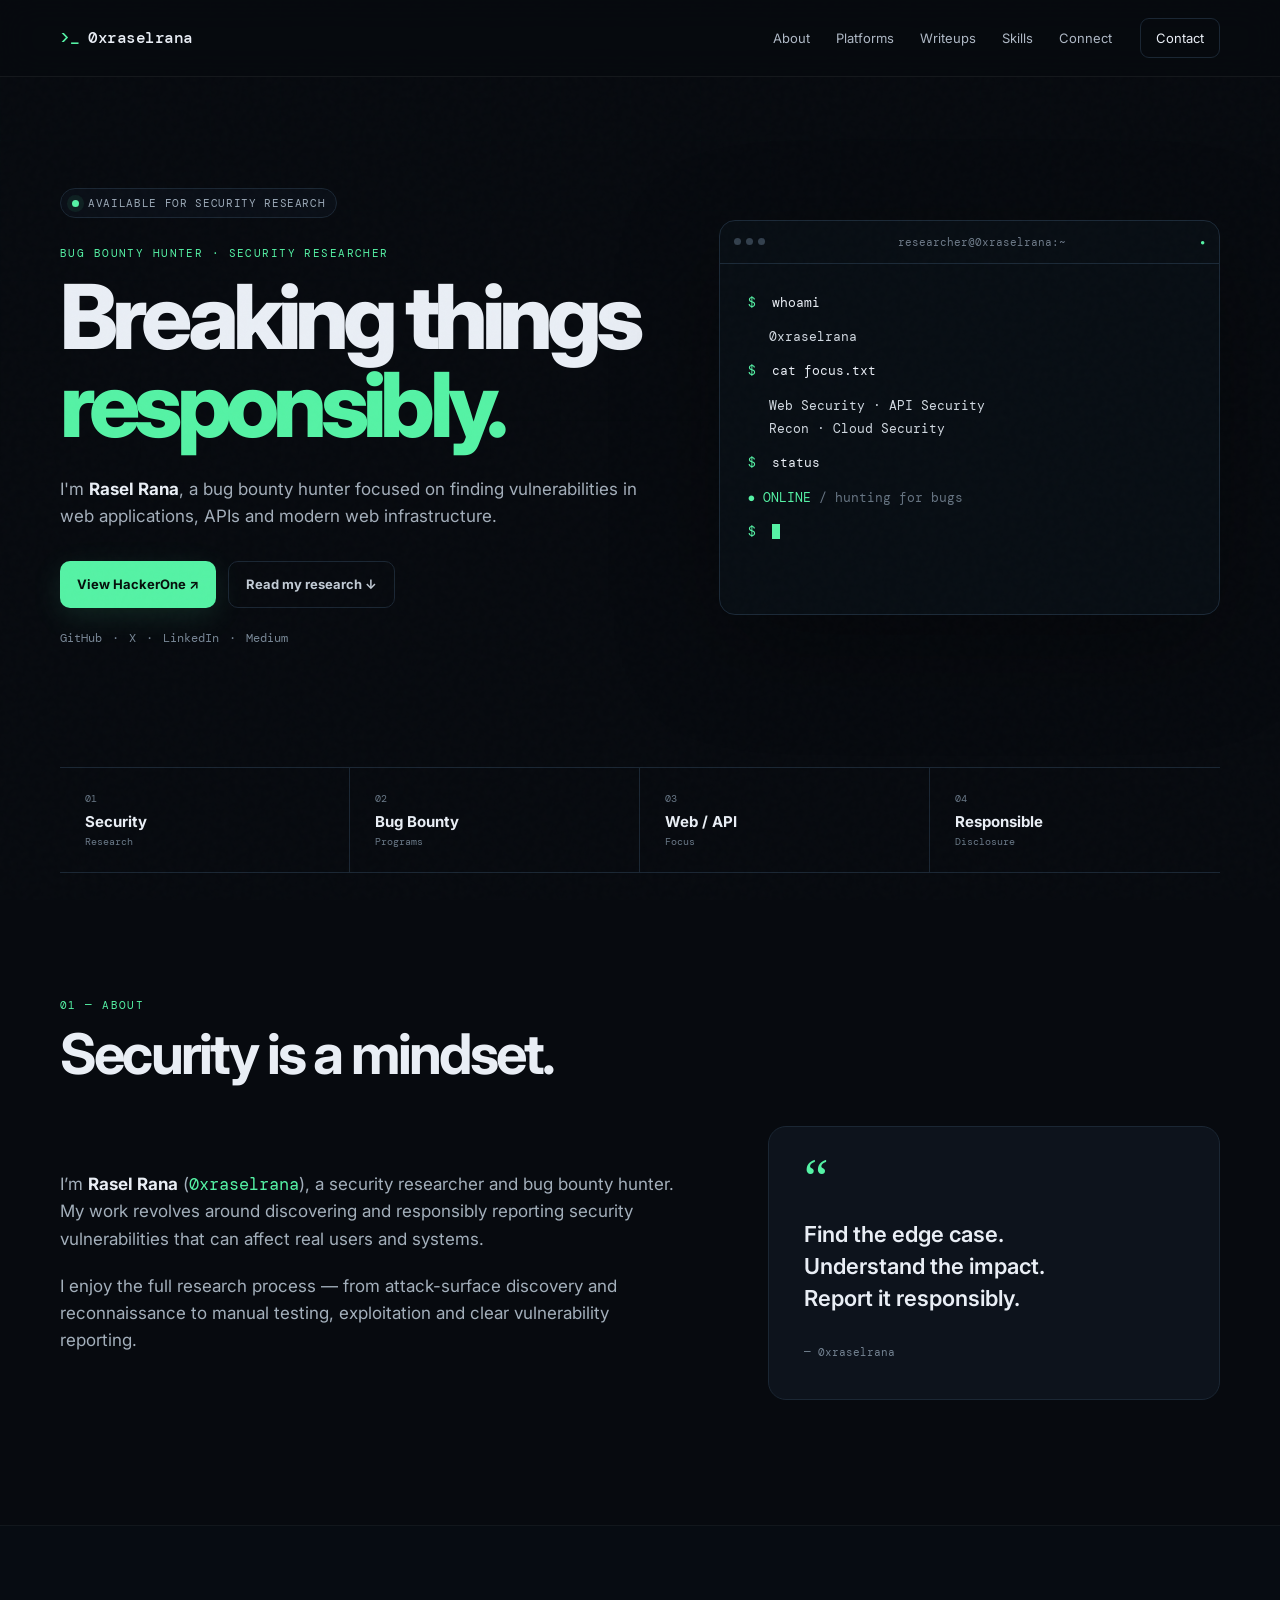
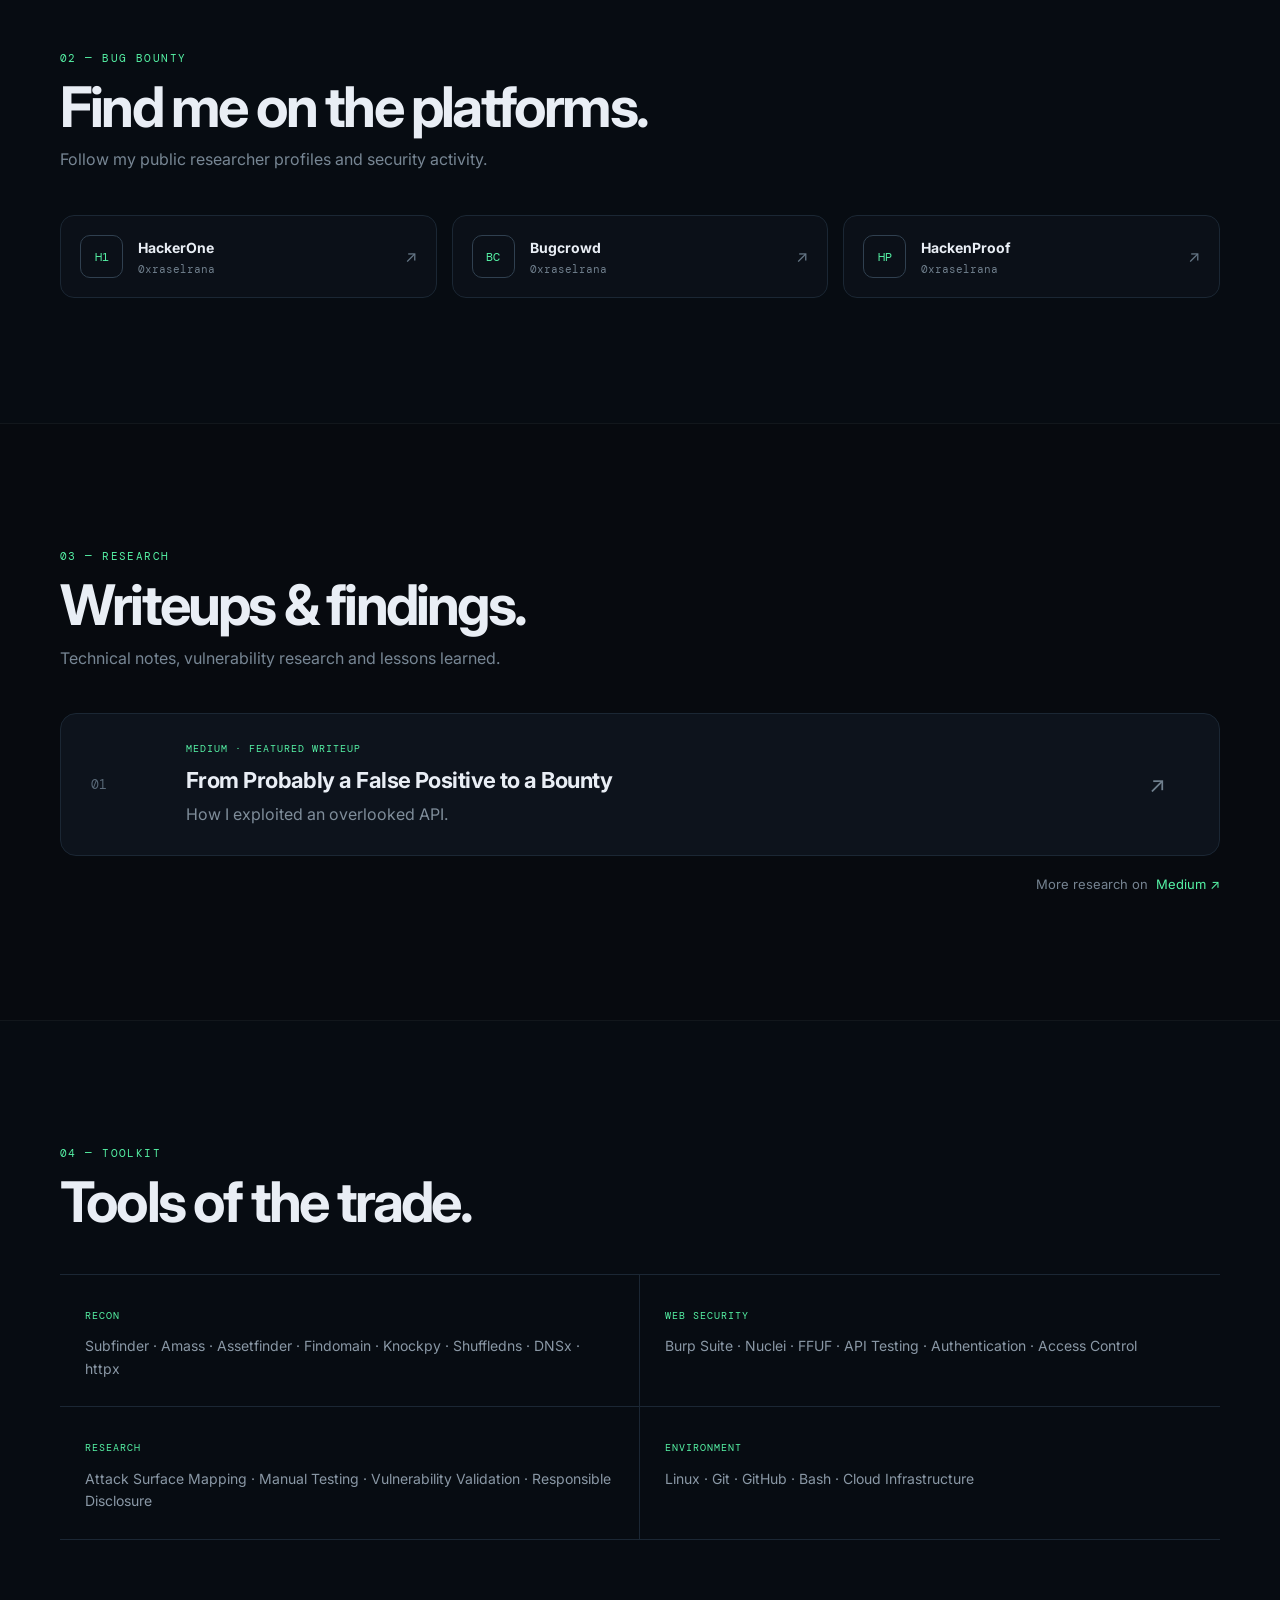
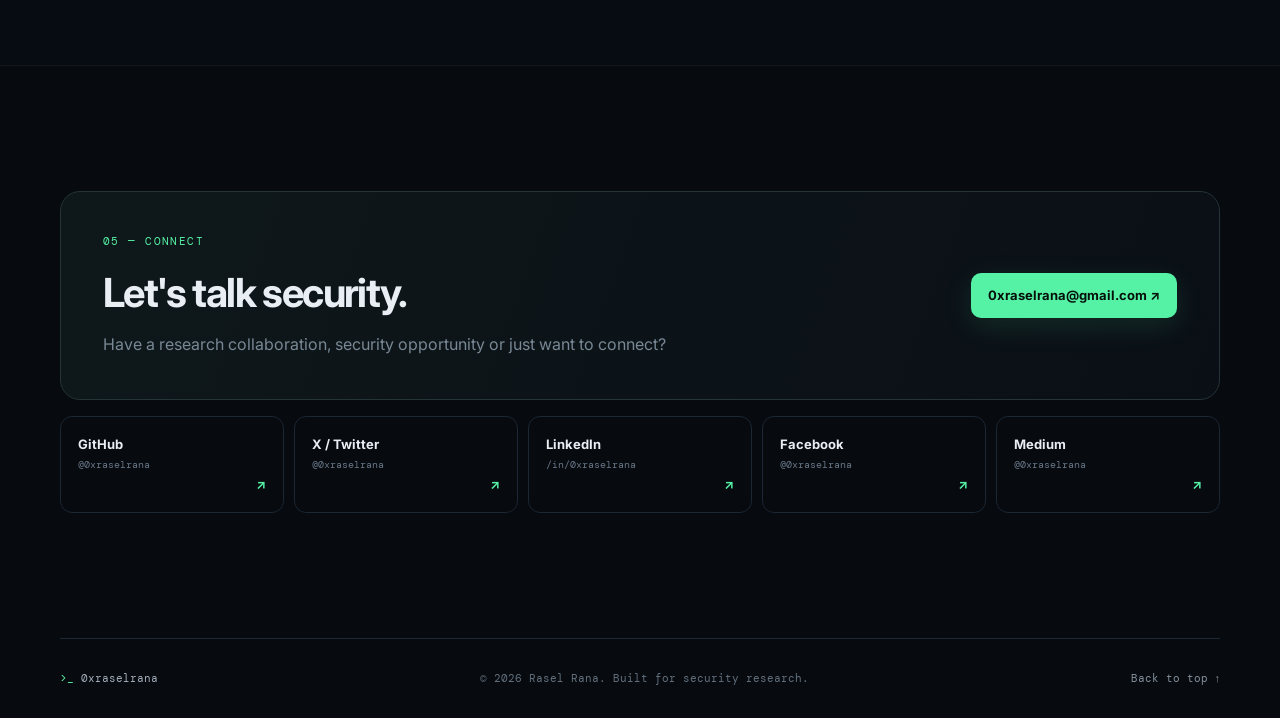
==== index.html @ f73020aa "Update index.html" ====
<!DOCTYPE html>
<html lang="en">
<head>
  <meta charset="UTF-8">
  <meta name="viewport" content="width=device-width, initial-scale=1.0">
  <meta name="description" content="0xraselrana — Bug Bounty Hunter, Security Researcher and Web Application Security enthusiast.">
  <meta name="theme-color" content="#070a0f">
  <title>👑 0xraselrana (MD RASEL RANA) — Security Researcher</title>
  <link rel="stylesheet" href="style.css">
</head>
<body>
  <div class="noise"></div>
  <div class="grid-bg"></div>

  <header class="nav-wrap">
    <nav class="nav container">
      <a class="brand" href="#home" aria-label="0xraselrana home">
        <span class="brand-mark">&gt;_</span><span>0xraselrana</span>
      </a>
      <button class="menu-btn" id="menuBtn" aria-label="Toggle menu" aria-expanded="false">☰</button>
      <div class="nav-links" id="navLinks">
        <a href="#about">About</a>
        <a href="#platforms">Platforms</a>
        <a href="#writeups">Writeups</a>
        <a href="#skills">Skills</a>
        <a href="#connect">Connect</a>
      </div>
      <a class="nav-cta" href="mailto:0xraselrana@gmail.com">Contact</a>
    </nav>
  </header>

  <main>
    <section class="hero container" id="home">
      <div class="hero-copy reveal">
        <div class="status"><span class="pulse"></span> AVAILABLE FOR SECURITY RESEARCH</div>
        <p class="eyebrow">BUG BOUNTY HUNTER · SECURITY RESEARCHER</p>
        <h1>Breaking things<br><span class="accent">responsibly.</span></h1>
        <p class="hero-text">
          I'm <strong>Rasel Rana</strong>, a bug bounty hunter focused on finding
          vulnerabilities in web applications, APIs and modern web infrastructure.
        </p>
        <div class="hero-actions">
          <a class="btn primary" href="https://hackerone.com/0xraselrana" target="_blank" rel="noopener noreferrer">View HackerOne ↗</a>
          <a class="btn ghost" href="#writeups">Read my research ↓</a>
        </div>
        <div class="mini-links">
          <a href="https://github.com/0xraselrana" target="_blank" rel="noopener noreferrer">GitHub</a>
          <span>·</span>
          <a href="https://x.com/0xraselrana" target="_blank" rel="noopener noreferrer">X</a>
          <span>·</span>
          <a href="https://www.linkedin.com/in/0xraselrana/" target="_blank" rel="noopener noreferrer">LinkedIn</a>
          <span>·</span>
          <a href="https://medium.com/@0xraselrana" target="_blank" rel="noopener noreferrer">Medium</a>
        </div>
      </div>

      <div class="terminal-card reveal">
        <div class="terminal-top">
          <div class="dots"><i></i><i></i><i></i></div>
          <span>researcher@0xraselrana:~</span>
          <span class="terminal-lock">●</span>
        </div>
        <div class="terminal-body">
          <p><span class="prompt">$</span> whoami</p>
          <p class="terminal-value">0xraselrana</p>
          <p><span class="prompt">$</span> cat focus.txt</p>
          <p class="terminal-value">Web Security · API Security<br>Recon · Cloud Security</p>
          <p><span class="prompt">$</span> status</p>
          <p><span class="ok">● ONLINE</span> <span class="muted">/ hunting for bugs</span></p>
          <p><span class="prompt">$</span> <span class="cursor"></span></p>
        </div>
      </div>
    </section>

    <section class="stats container reveal" aria-label="Profile highlights">
      <div><span>01</span><strong>Security</strong><small>Research</small></div>
      <div><span>02</span><strong>Bug Bounty</strong><small>Programs</small></div>
      <div><span>03</span><strong>Web / API</strong><small>Focus</small></div>
      <div><span>04</span><strong>Responsible</strong><small>Disclosure</small></div>
    </section>

    <section class="section container" id="about">
      <div class="section-head reveal">
        <p class="eyebrow">01 — ABOUT</p>
        <h2>Security is a mindset.</h2>
      </div>
      <div class="about-grid">
        <div class="about-copy reveal">
          <p>
            I’m <strong>Rasel Rana</strong> (<code>0xraselrana</code>), a security researcher
            and bug bounty hunter. My work revolves around discovering and responsibly
            reporting security vulnerabilities that can affect real users and systems.
          </p>
          <p>
            I enjoy the full research process — from attack-surface discovery and
            reconnaissance to manual testing, exploitation and clear vulnerability
            reporting.
          </p>
        </div>
        <div class="quote-card reveal">
          <span class="quote-mark">“</span>
          <p>Find the edge case.<br>Understand the impact.<br>Report it responsibly.</p>
          <span class="quote-author">— 0xraselrana</span>
        </div>
      </div>
    </section>

    <section class="section section-dark" id="platforms">
      <div class="container">
        <div class="section-head reveal">
          <p class="eyebrow">02 — BUG BOUNTY</p>
          <h2>Find me on the platforms.</h2>
          <p class="section-sub">Follow my public researcher profiles and security activity.</p>
        </div>
        <div class="platform-grid">
          <a class="platform-card reveal" href="https://hackerone.com/0xraselrana" target="_blank" rel="noopener noreferrer">
            <div class="card-icon">H1</div><div><h3>HackerOne</h3><p>0xraselrana</p></div><span>↗</span>
          </a>
          <a class="platform-card reveal" href="https://bugcrowd.com/h/0xraselrana" target="_blank" rel="noopener noreferrer">
            <div class="card-icon">BC</div><div><h3>Bugcrowd</h3><p>0xraselrana</p></div><span>↗</span>
          </a>
          <a class="platform-card reveal" href="https://hackenproof.com/hackers/0xraselrana" target="_blank" rel="noopener noreferrer">
            <div class="card-icon">HP</div><div><h3>HackenProof</h3><p>0xraselrana</p></div><span>↗</span>
          </a>
        </div>
      </div>
    </section>

    <section class="section container" id="writeups">
      <div class="section-head reveal">
        <p class="eyebrow">03 — RESEARCH</p>
        <h2>Writeups & findings.</h2>
        <p class="section-sub">Technical notes, vulnerability research and lessons learned.</p>
      </div>
      <a class="writeup-card reveal" href="https://medium.com/@0xraselrana/from-probably-a-false-positive-to-a-bounty-how-i-exploited-an-overlooked-api-c35ea37105e9" target="_blank" rel="noopener noreferrer">
        <div class="writeup-number">01</div>
        <div class="writeup-main">
          <p class="tag">MEDIUM · FEATURED WRITEUP</p>
          <h3>From Probably a False Positive to a Bounty</h3>
          <p>How I exploited an overlooked API.</p>
        </div>
        <span class="writeup-arrow">↗</span>
      </a>
      <div class="more-research reveal">
        <span>More research on</span>
        <a href="https://medium.com/@0xraselrana" target="_blank" rel="noopener noreferrer">Medium ↗</a>
      </div>
    </section>

    <section class="section section-dark" id="skills">
      <div class="container">
        <div class="section-head reveal">
          <p class="eyebrow">04 — TOOLKIT</p>
          <h2>Tools of the trade.</h2>
        </div>
        <div class="skills-grid reveal">
          <div class="skill-group"><span>RECON</span><p>Subfinder · Amass · Assetfinder · Findomain · Knockpy · Shuffledns · DNSx · httpx</p></div>
          <div class="skill-group"><span>WEB SECURITY</span><p>Burp Suite · Nuclei · FFUF · API Testing · Authentication · Access Control</p></div>
          <div class="skill-group"><span>RESEARCH</span><p>Attack Surface Mapping · Manual Testing · Vulnerability Validation · Responsible Disclosure</p></div>
          <div class="skill-group"><span>ENVIRONMENT</span><p>Linux · Git · GitHub · Bash · Cloud Infrastructure</p></div>
        </div>
      </div>
    </section>

    <section class="section container" id="connect">
      <div class="connect-box reveal">
        <div>
          <p class="eyebrow">05 — CONNECT</p>
          <h2>Let's talk security.</h2>
          <p>Have a research collaboration, security opportunity or just want to connect?</p>
        </div>
        <a class="btn primary" href="mailto:0xraselrana@gmail.com">0xraselrana@gmail.com ↗</a>
      </div>

      <div class="social-grid reveal">
        <a href="https://github.com/0xraselrana" target="_blank" rel="noopener noreferrer"><span>GitHub</span><small>@0xraselrana</small><b>↗</b></a>
        <a href="https://x.com/0xraselrana" target="_blank" rel="noopener noreferrer"><span>X / Twitter</span><small>@0xraselrana</small><b>↗</b></a>
        <a href="https://www.linkedin.com/in/0xraselrana/" target="_blank" rel="noopener noreferrer"><span>LinkedIn</span><small>/in/0xraselrana</small><b>↗</b></a>
        <a href="https://facebook.com/0xraselrana" target="_blank" rel="noopener noreferrer"><span>Facebook</span><small>@0xraselrana</small><b>↗</b></a>
        <a href="https://medium.com/@0xraselrana" target="_blank" rel="noopener noreferrer"><span>Medium</span><small>@0xraselrana</small><b>↗</b></a>
      </div>
    </section>
  </main>

  <footer class="footer container">
    <div><span class="brand-mark">&gt;_</span> 0xraselrana</div>
    <p>© <span id="year"></span> Rasel Rana. Built for security research.</p>
    <a href="#home">Back to top ↑</a>
  </footer>

  <script src="script.js"></script>
</body>
</html>
---- style.css ----
@import url('https://fonts.googleapis.com/css2?family=DM+Mono:wght@400;500&family=Inter:wght@400;500;600;700;800&display=swap');

:root{
  --bg:#070a0f;--bg2:#0b1017;--panel:#0d131c;--line:#1b2734;
  --text:#e9eef5;--muted:#82909f;--accent:#55f2a5;--accent2:#36d98b;
  --max:1160px;--radius:18px;
}
*{box-sizing:border-box;margin:0;padding:0}
html{scroll-behavior:smooth}
body{background:var(--bg);color:var(--text);font-family:Inter,system-ui,sans-serif;line-height:1.6;overflow-x:hidden}
a{color:inherit;text-decoration:none}
.container{width:min(calc(100% - 40px),var(--max));margin-inline:auto}
.noise{position:fixed;inset:0;pointer-events:none;opacity:.025;z-index:10;background-image:url("data:image/svg+xml,%3Csvg viewBox='0 0 180 180' xmlns='http://www.w3.org/2000/svg'%3E%3Cfilter id='n'%3E%3CfeTurbulence type='fractalNoise' baseFrequency='.8' numOctaves='4' stitchTiles='stitch'/%3E%3C/filter%3E%3Crect width='100%25' height='100%25' filter='url(%23n)' opacity='.7'/%3E%3C/svg%3E")}
.grid-bg{position:fixed;inset:0;pointer-events:none;opacity:.28;background-image:linear-gradient(rgba(85,242,165,.045) 1px,transparent 1px),linear-gradient(90deg,rgba(85,242,165,.045) 1px,transparent 1px);background-size:70px 70px;mask-image:linear-gradient(to bottom,#000,transparent 75%);z-index:-1}
.nav-wrap{position:sticky;top:0;z-index:20;background:rgba(7,10,15,.82);backdrop-filter:blur(16px);border-bottom:1px solid rgba(255,255,255,.06)}
.nav{height:76px;display:flex;align-items:center;gap:28px}
.brand{font-family:"DM Mono",monospace;font-weight:500;display:flex;align-items:center;gap:9px;letter-spacing:-.03em}
.brand-mark{color:var(--accent)}
.nav-links{display:flex;gap:26px;margin-left:auto;font-size:13px;color:#aeb8c4}
.nav-links a:hover,.mini-links a:hover,.footer a:hover{color:var(--accent)}
.nav-cta{border:1px solid var(--line);padding:9px 15px;border-radius:9px;font-size:13px}
.nav-cta:hover{border-color:var(--accent);color:var(--accent)}
.menu-btn{display:none;background:none;border:0;color:var(--text);font-size:22px}
.hero{min-height:690px;display:grid;grid-template-columns:1.08fr .92fr;align-items:center;gap:70px;padding-top:70px;padding-bottom:80px}
.status{display:inline-flex;align-items:center;gap:9px;color:#9caab8;border:1px solid var(--line);background:rgba(13,19,28,.65);padding:7px 11px;border-radius:999px;font:11px "DM Mono",monospace;letter-spacing:.06em;margin-bottom:28px}
.pulse{width:7px;height:7px;border-radius:50%;background:var(--accent);box-shadow:0 0 0 5px rgba(85,242,165,.08);animation:pulse 2s infinite}
@keyframes pulse{50%{box-shadow:0 0 0 8px rgba(85,242,165,0)}}
.eyebrow{font:11px "DM Mono",monospace;color:var(--accent);letter-spacing:.13em;margin-bottom:13px}
h1{font-size:clamp(50px,7vw,92px);line-height:.98;letter-spacing:-.065em;font-weight:800}
.accent{color:var(--accent)}
.hero-text{max-width:600px;color:#a4afbb;font-size:17px;margin-top:27px}
.hero-text strong{color:var(--text)}
.hero-actions{display:flex;gap:12px;margin-top:31px;flex-wrap:wrap}
.btn{display:inline-flex;align-items:center;justify-content:center;border-radius:10px;padding:12px 17px;font-size:13px;font-weight:700;transition:.2s ease}
.btn.primary{background:var(--accent);color:#06100b;box-shadow:0 8px 30px rgba(85,242,165,.12)}
.btn.primary:hover{transform:translateY(-2px);background:#7af8bb}
.btn.ghost{border:1px solid var(--line);color:#c2cbd5}
.btn.ghost:hover{border-color:#445466;transform:translateY(-2px)}
.mini-links{display:flex;gap:10px;margin-top:22px;color:#788796;font:12px "DM Mono",monospace}
.terminal-card{border:1px solid #1c2a38;background:rgba(10,15,22,.88);border-radius:16px;overflow:hidden;box-shadow:0 30px 100px rgba(0,0,0,.35);transform:rotate(1deg)}
.terminal-top{height:43px;border-bottom:1px solid #1c2a38;display:flex;align-items:center;padding:0 14px;gap:11px;color:#6e7b89;font:11px "DM Mono",monospace}
.dots{display:flex;gap:5px}.dots i{width:7px;height:7px;border-radius:50%;background:#33404d}.terminal-top>span:nth-child(2){flex:1;text-align:center}.terminal-lock{color:var(--accent);font-size:8px}
.terminal-body{padding:27px 28px 34px;font:13px/1.8 "DM Mono",monospace;min-height:350px}
.terminal-body p{margin-bottom:11px}.prompt{color:var(--accent);margin-right:8px}.terminal-value{color:#d1d9e1;padding-left:21px}.ok{color:var(--accent)}.muted{color:#667482}
.cursor{display:inline-block;width:8px;height:15px;background:var(--accent);vertical-align:-3px;animation:blink 1s steps(2) infinite}
@keyframes blink{50%{opacity:0}}
.stats{display:grid;grid-template-columns:repeat(4,1fr);border-top:1px solid var(--line);border-bottom:1px solid var(--line);padding:0}
.stats>div{padding:24px 25px;border-right:1px solid var(--line)}.stats>div:last-child{border:0}
.stats span,.stats small{display:block;color:#697887;font:10px "DM Mono",monospace}.stats strong{display:block;margin:5px 0 1px;font-size:15px}
.section{padding:125px 0}.section-dark{background:rgba(9,14,20,.72);border-block:1px solid rgba(255,255,255,.045)}
.section-head{margin-bottom:42px}.section-head h2{font-size:clamp(34px,5vw,56px);letter-spacing:-.05em;line-height:1.05}.section-sub{color:#778694;margin-top:11px}
.about-grid{display:grid;grid-template-columns:1fr .72fr;gap:80px;align-items:center}
.about-copy{color:#a3afbb;font-size:17px;max-width:690px}.about-copy p+p{margin-top:20px}.about-copy strong{color:var(--text)}code{font-family:"DM Mono";color:var(--accent)}
.quote-card{border:1px solid var(--line);background:var(--panel);border-radius:var(--radius);padding:35px}.quote-mark{font:55px Georgia;color:var(--accent);line-height:.6}.quote-card p{font-size:22px;font-weight:600;line-height:1.45;margin:15px 0 23px}.quote-author{font:11px "DM Mono";color:#738291}
.platform-grid{display:grid;grid-template-columns:repeat(3,1fr);gap:15px}
.platform-card{display:flex;align-items:center;gap:15px;border:1px solid var(--line);background:rgba(13,19,28,.7);padding:19px;border-radius:14px;transition:.25s}.platform-card:hover{border-color:#365443;transform:translateY(-4px);background:#101821}.platform-card>div:nth-child(2){flex:1}.card-icon{width:43px;height:43px;border:1px solid #304050;border-radius:10px;display:grid;place-items:center;font:12px "DM Mono";color:var(--accent)}.platform-card h3{font-size:14px}.platform-card p{font:11px "DM Mono";color:#6f7e8c;margin-top:2px}.platform-card>span{color:#667787}
.writeup-card{display:grid;grid-template-columns:70px 1fr 40px;gap:25px;align-items:center;border:1px solid var(--line);border-radius:16px;padding:28px 30px;background:var(--panel);transition:.25s}.writeup-card:hover{transform:translateX(5px);border-color:#355844}.writeup-number{font:13px "DM Mono";color:#596978}.tag{font:10px "DM Mono";letter-spacing:.1em;color:var(--accent);margin-bottom:8px}.writeup-main h3{font-size:22px;letter-spacing:-.025em}.writeup-main p:last-child{color:#7f8d9a;margin-top:3px}.writeup-arrow{font-size:22px;color:#70808e}.more-research{display:flex;gap:8px;justify-content:flex-end;margin-top:18px;font-size:13px;color:#758391}.more-research a{color:var(--accent)}
.skills-grid{display:grid;grid-template-columns:1fr 1fr;border-top:1px solid var(--line)}.skill-group{padding:26px 25px;border-bottom:1px solid var(--line)}.skill-group:nth-child(odd){border-right:1px solid var(--line)}.skill-group span{font:10px "DM Mono";color:var(--accent);letter-spacing:.1em}.skill-group p{color:#8a98a6;margin-top:9px;font-size:14px}
.connect-box{display:flex;align-items:center;justify-content:space-between;gap:30px;border:1px solid #253438;background:linear-gradient(110deg,rgba(15,25,28,.95),rgba(11,16,23,.95));border-radius:20px;padding:42px}.connect-box h2{font-size:40px;letter-spacing:-.04em}.connect-box>div>p:last-child{color:#788895;margin-top:7px}
.social-grid{display:grid;grid-template-columns:repeat(5,1fr);gap:10px;margin-top:16px}.social-grid a{border:1px solid var(--line);padding:17px;border-radius:12px;display:grid;gap:3px;transition:.2s}.social-grid a:hover{border-color:#355844;transform:translateY(-2px)}.social-grid span{font-size:13px;font-weight:700}.social-grid small{font:10px "DM Mono";color:#687787}.social-grid b{justify-self:end;color:var(--accent);font-size:13px}
.footer{border-top:1px solid var(--line);min-height:80px;display:flex;align-items:center;justify-content:space-between;color:#63717e;font:11px "DM Mono"}.footer div{color:#a4b0bc}.footer p{text-align:center}.footer a{color:#83909c}
.reveal{opacity:0;transform:translateY(18px);transition:opacity .7s ease,transform .7s ease}.reveal.visible{opacity:1;transform:none}

@media(max-width:850px){
  .nav-links,.nav-cta{display:none}.menu-btn{display:block;margin-left:auto}.nav-links.open{position:absolute;display:flex;top:76px;left:0;right:0;background:#090d13;border-bottom:1px solid var(--line);padding:20px;flex-direction:column;gap:16px}
  .hero{grid-template-columns:1fr;padding-top:60px}.terminal-card{transform:none}.stats{grid-template-columns:1fr 1fr}.stats>div:nth-child(2){border-right:0}.stats>div:nth-child(-n+2){border-bottom:1px solid var(--line)}
  .about-grid{grid-template-columns:1fr;gap:35px}.platform-grid{grid-template-columns:1fr}.social-grid{grid-template-columns:1fr 1fr}.connect-box{align-items:flex-start;flex-direction:column}.footer{flex-wrap:wrap;gap:12px;padding:22px 0}
}
@media(max-width:520px){
  .container{width:min(calc(100% - 28px),var(--max))}.hero{min-height:auto;padding:55px 0 65px}.hero-text{font-size:15px}.terminal-body{padding:23px 19px;font-size:12px}.section{padding:85px 0}.writeup-card{grid-template-columns:35px 1fr;padding:22px 18px}.writeup-arrow{display:none}.skills-grid{grid-template-columns:1fr}.skill-group:nth-child(odd){border-right:0}.social-grid{grid-template-columns:1fr}.connect-box{padding:28px}.connect-box h2{font-size:33px}.stats>div{padding:18px 15px}.stats strong{font-size:13px}
}
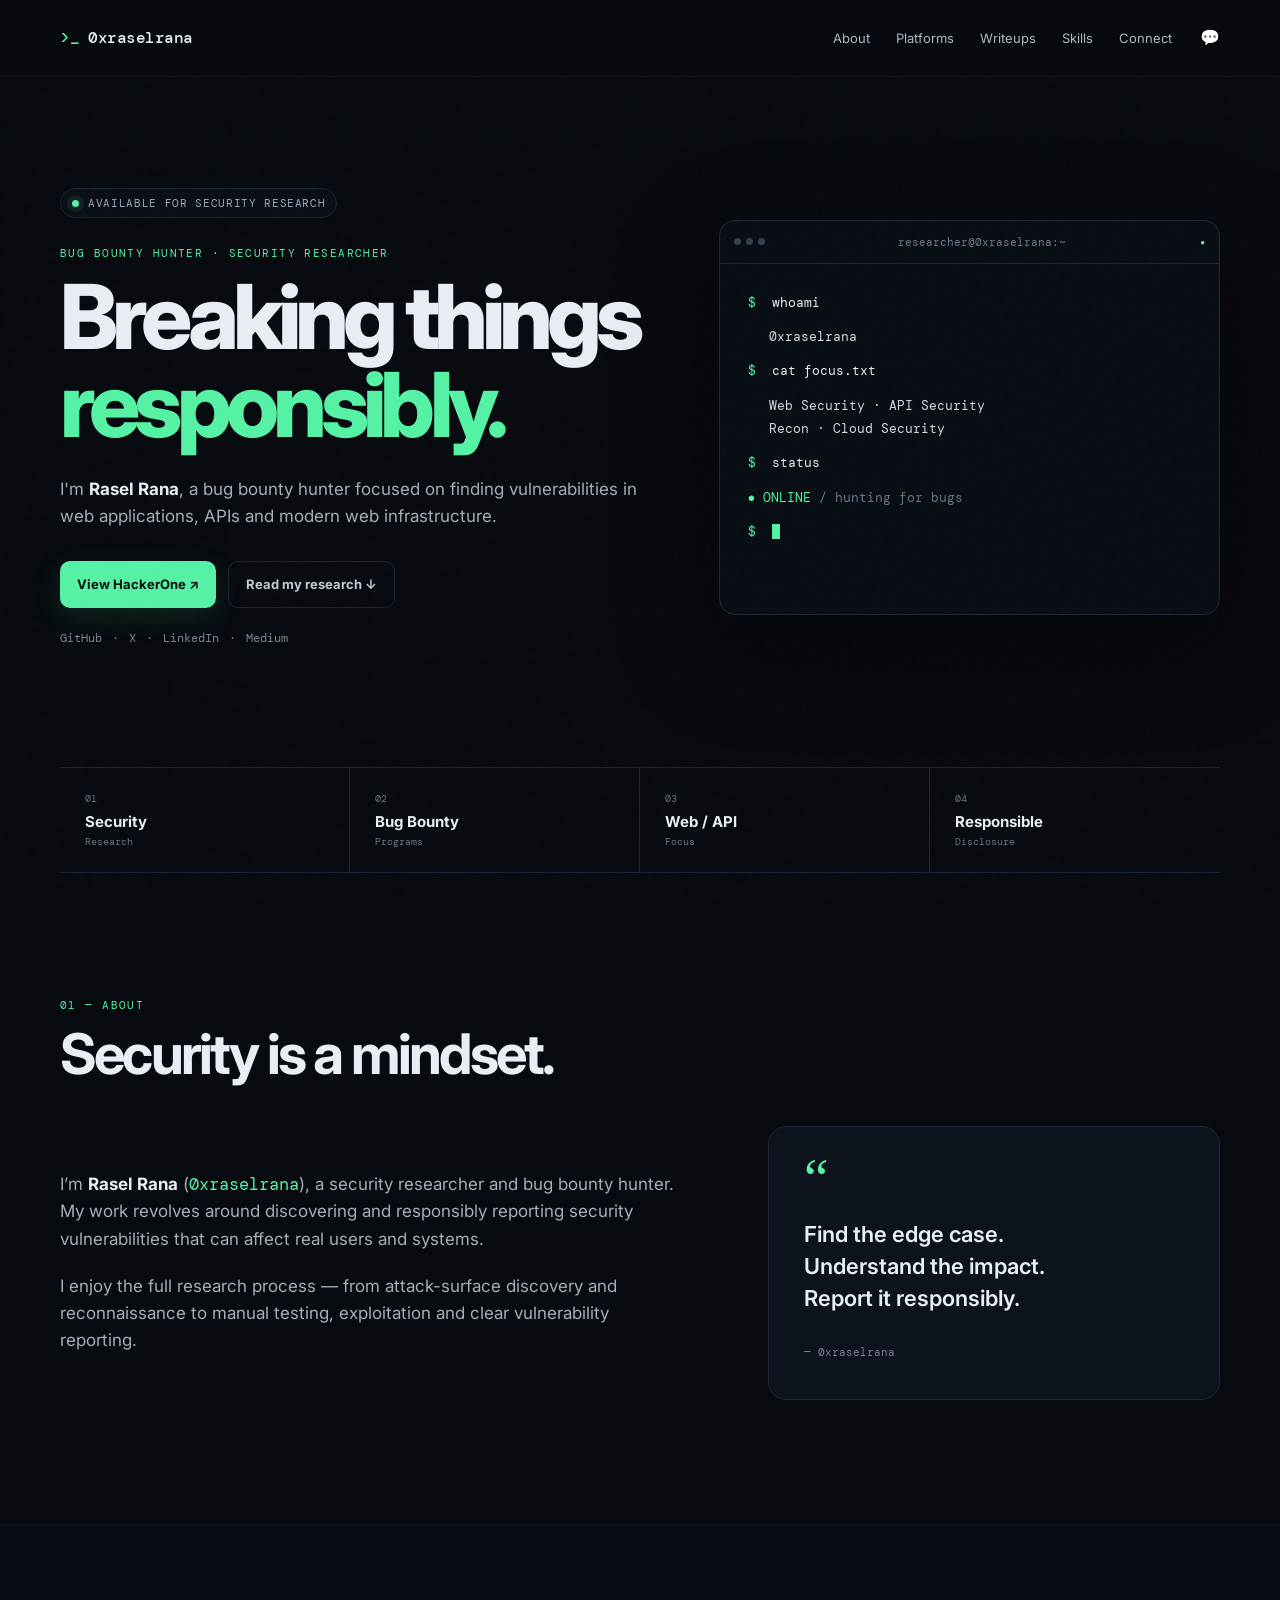
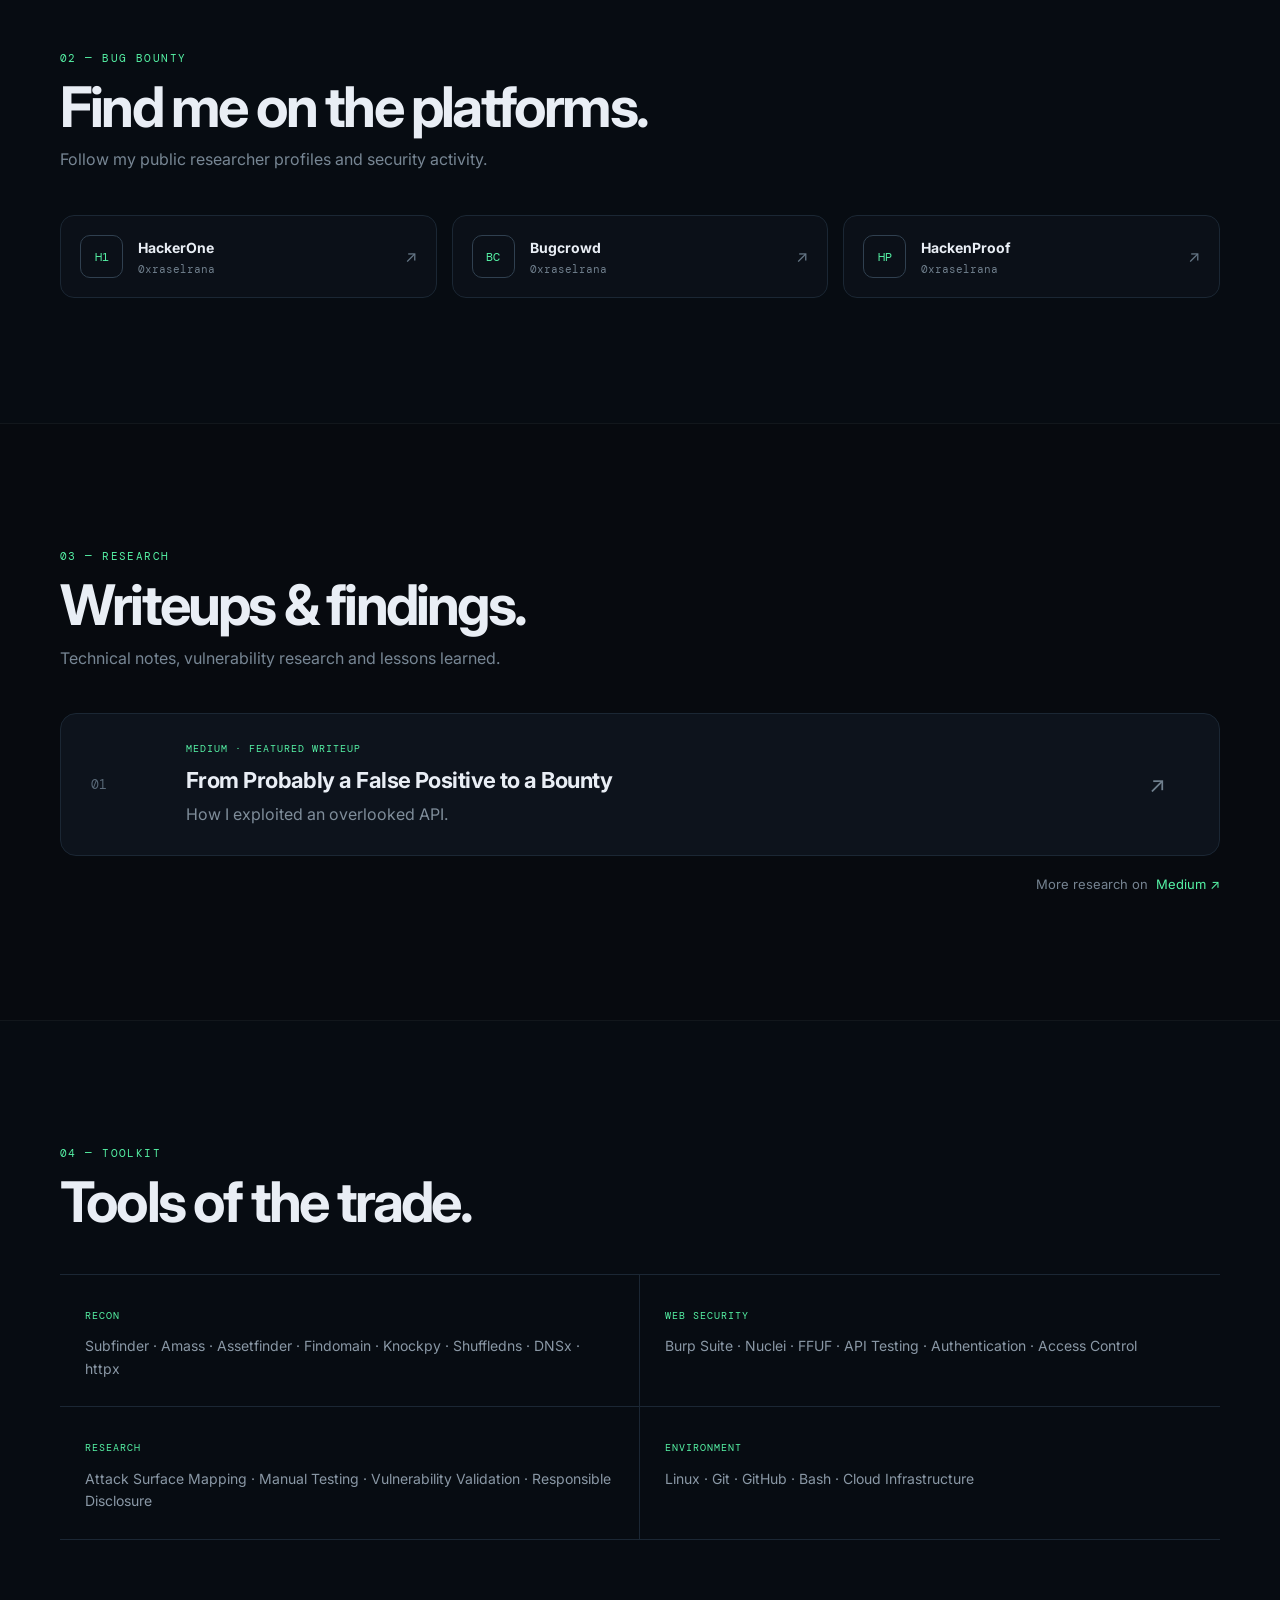
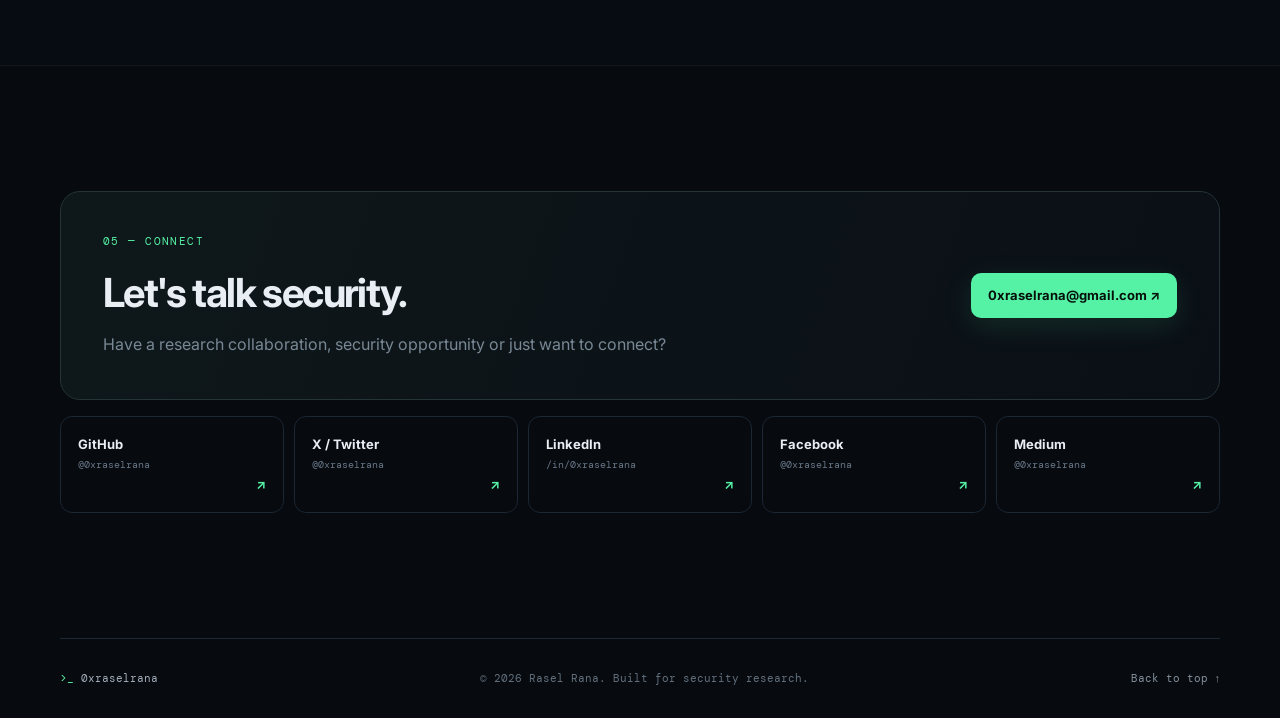
==== commit 26364f24: "Update index.html" ====
--- a/index.html
+++ b/index.html
@@ -25,7 +25,15 @@
         <a href="#skills">Skills</a>
         <a href="#connect">Connect</a>
       </div>
-      <a class="nav-cta" href="mailto:0xraselrana@gmail.com">Contact</a>
+      <a
+  href="https://wa.me/8801953662398"
+  target="_blank"
+  rel="noopener noreferrer"
+  class="whatsapp-float"
+  aria-label="Chat with me on WhatsApp"
+>
+  💬
+</a>
     </nav>
   </header>
 
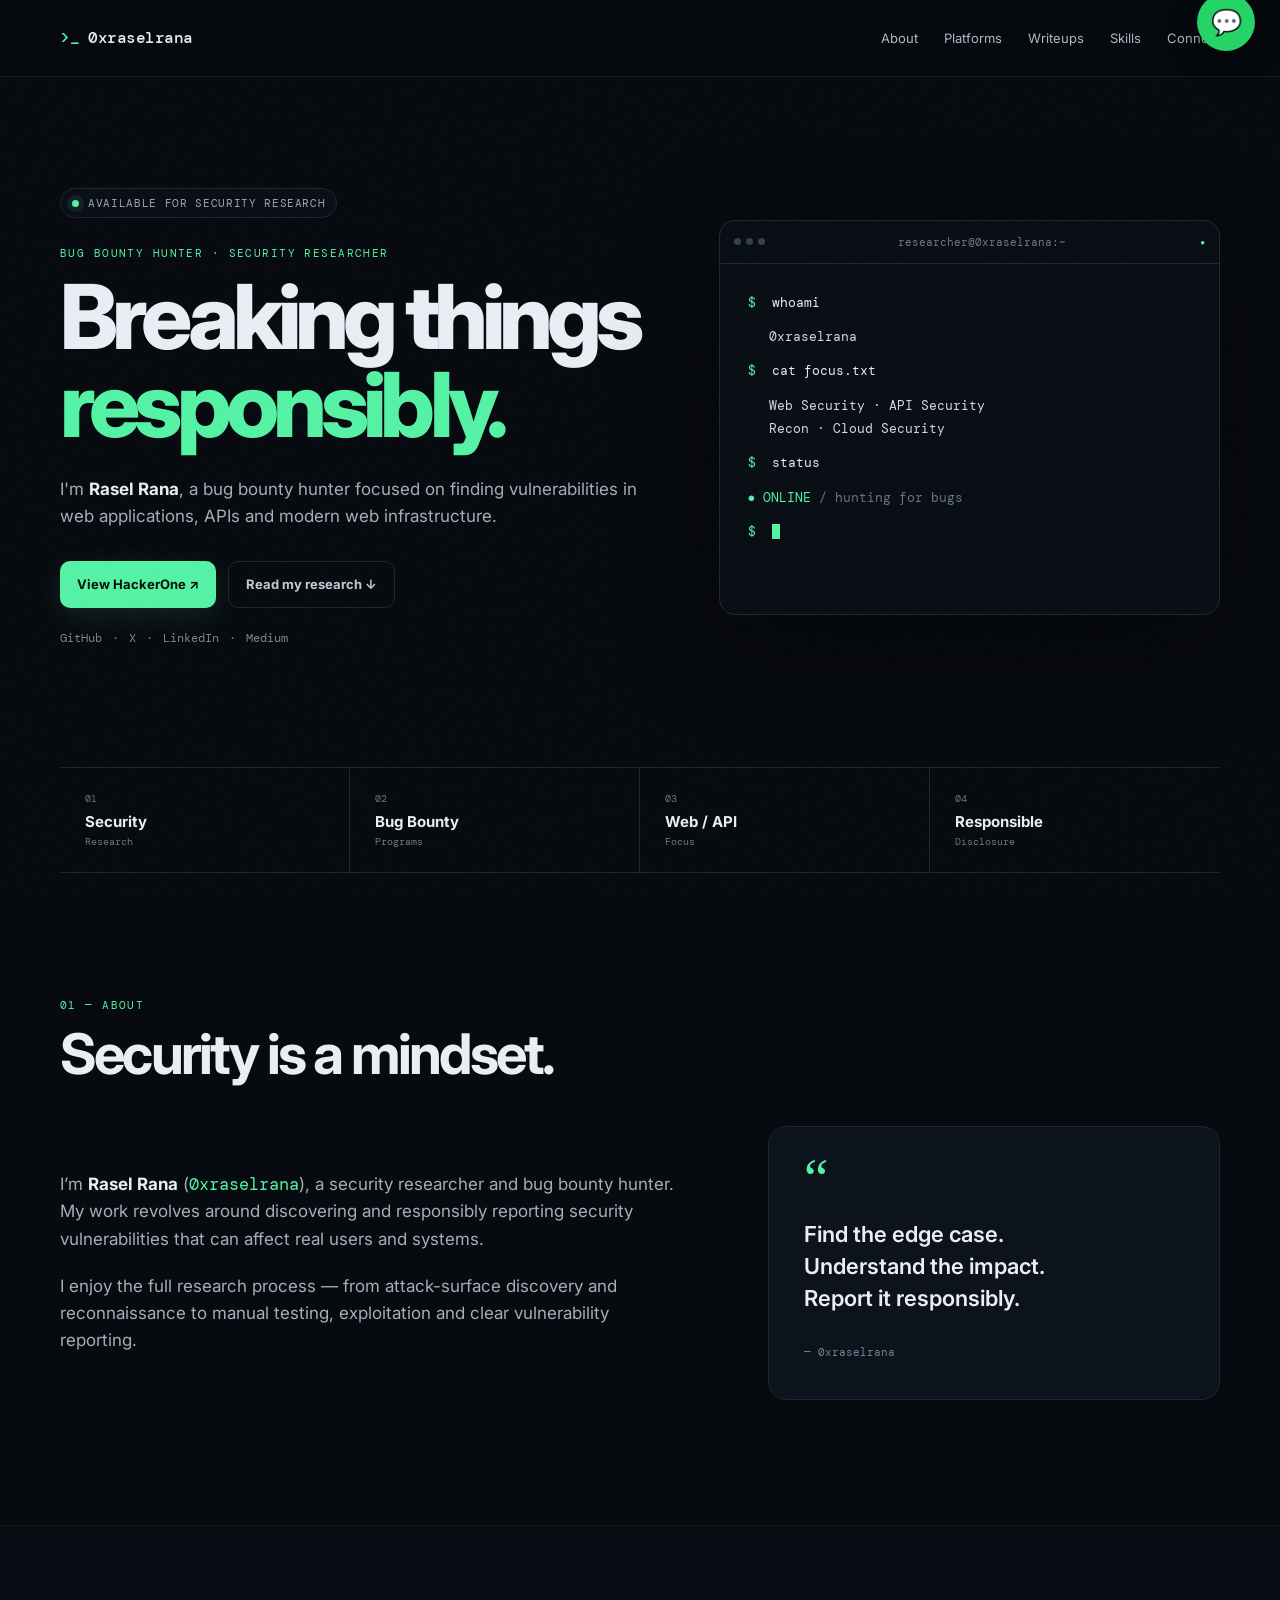
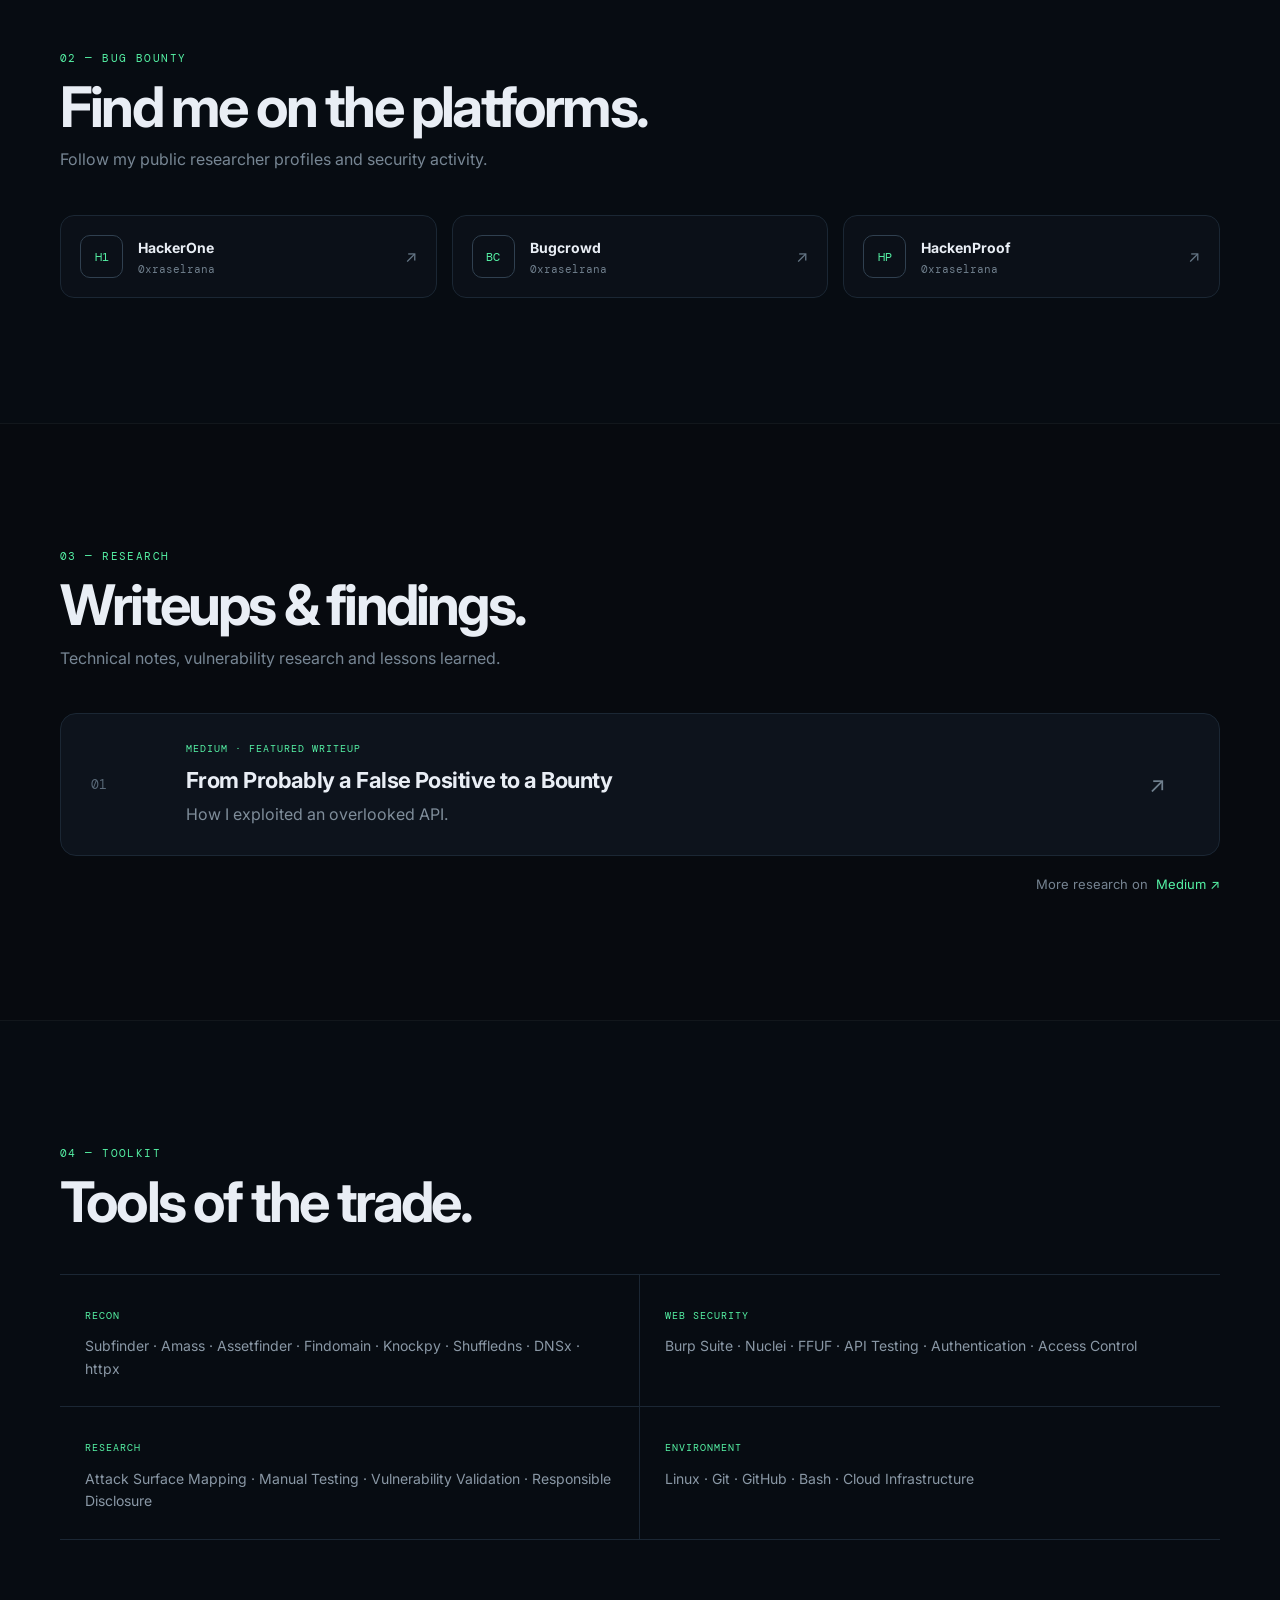
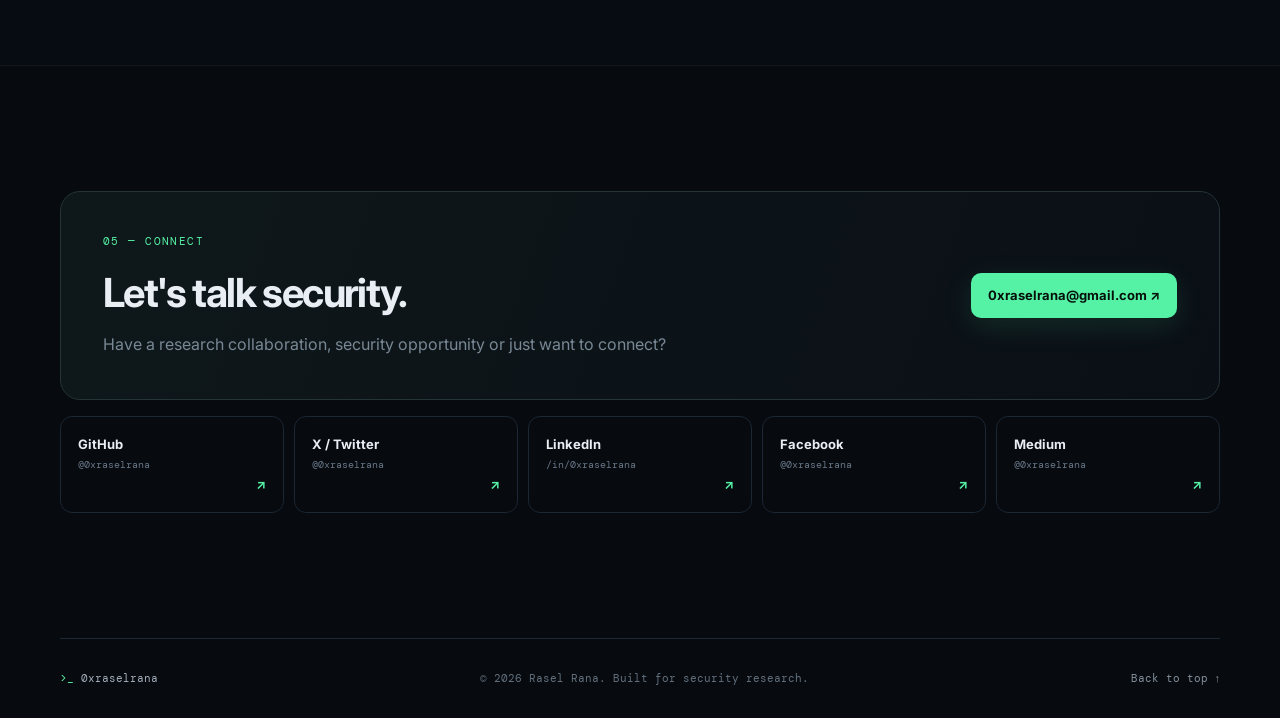
==== commit e5d7aeb3: "Update WhatsApp link to include chat icon" ====
--- a/index.html
+++ b/index.html
@@ -25,14 +25,14 @@
         <a href="#skills">Skills</a>
         <a href="#connect">Connect</a>
       </div>
-      <a
+     <a
   href="https://wa.me/8801953662398"
   target="_blank"
   rel="noopener noreferrer"
   class="whatsapp-float"
   aria-label="Chat with me on WhatsApp"
 >
-  💬
+  <span>💬</span>
 </a>
     </nav>
   </header>
--- a/style.css
+++ b/style.css
@@ -69,3 +69,44 @@
 @media(max-width:520px){
   .container{width:min(calc(100% - 28px),var(--max))}.hero{min-height:auto;padding:55px 0 65px}.hero-text{font-size:15px}.terminal-body{padding:23px 19px;font-size:12px}.section{padding:85px 0}.writeup-card{grid-template-columns:35px 1fr;padding:22px 18px}.writeup-arrow{display:none}.skills-grid{grid-template-columns:1fr}.skill-group:nth-child(odd){border-right:0}.social-grid{grid-template-columns:1fr}.connect-box{padding:28px}.connect-box h2{font-size:33px}.stats>div{padding:18px 15px}.stats strong{font-size:13px}
 }
+.whatsapp-float {
+    position: fixed;
+    right: 25px;
+    bottom: 25px;
+
+    width: 58px;
+    height: 58px;
+
+    display: flex;
+    align-items: center;
+    justify-content: center;
+
+    border-radius: 50%;
+    background: #25D366;
+    color: #fff;
+
+    font-size: 25px;
+    text-decoration: none;
+
+    box-shadow: 0 8px 30px rgba(0, 0, 0, 0.35);
+
+    z-index: 9999;
+
+    transition: transform 0.25s ease,
+                box-shadow 0.25s ease;
+}
+
+.whatsapp-float:hover {
+    transform: translateY(-4px) scale(1.05);
+    box-shadow: 0 12px 35px rgba(37, 211, 102, 0.35);
+}
+
+@media (max-width: 520px) {
+    .whatsapp-float {
+        right: 15px;
+        bottom: 15px;
+        width: 54px;
+        height: 54px;
+        font-size: 23px;
+    }
+}
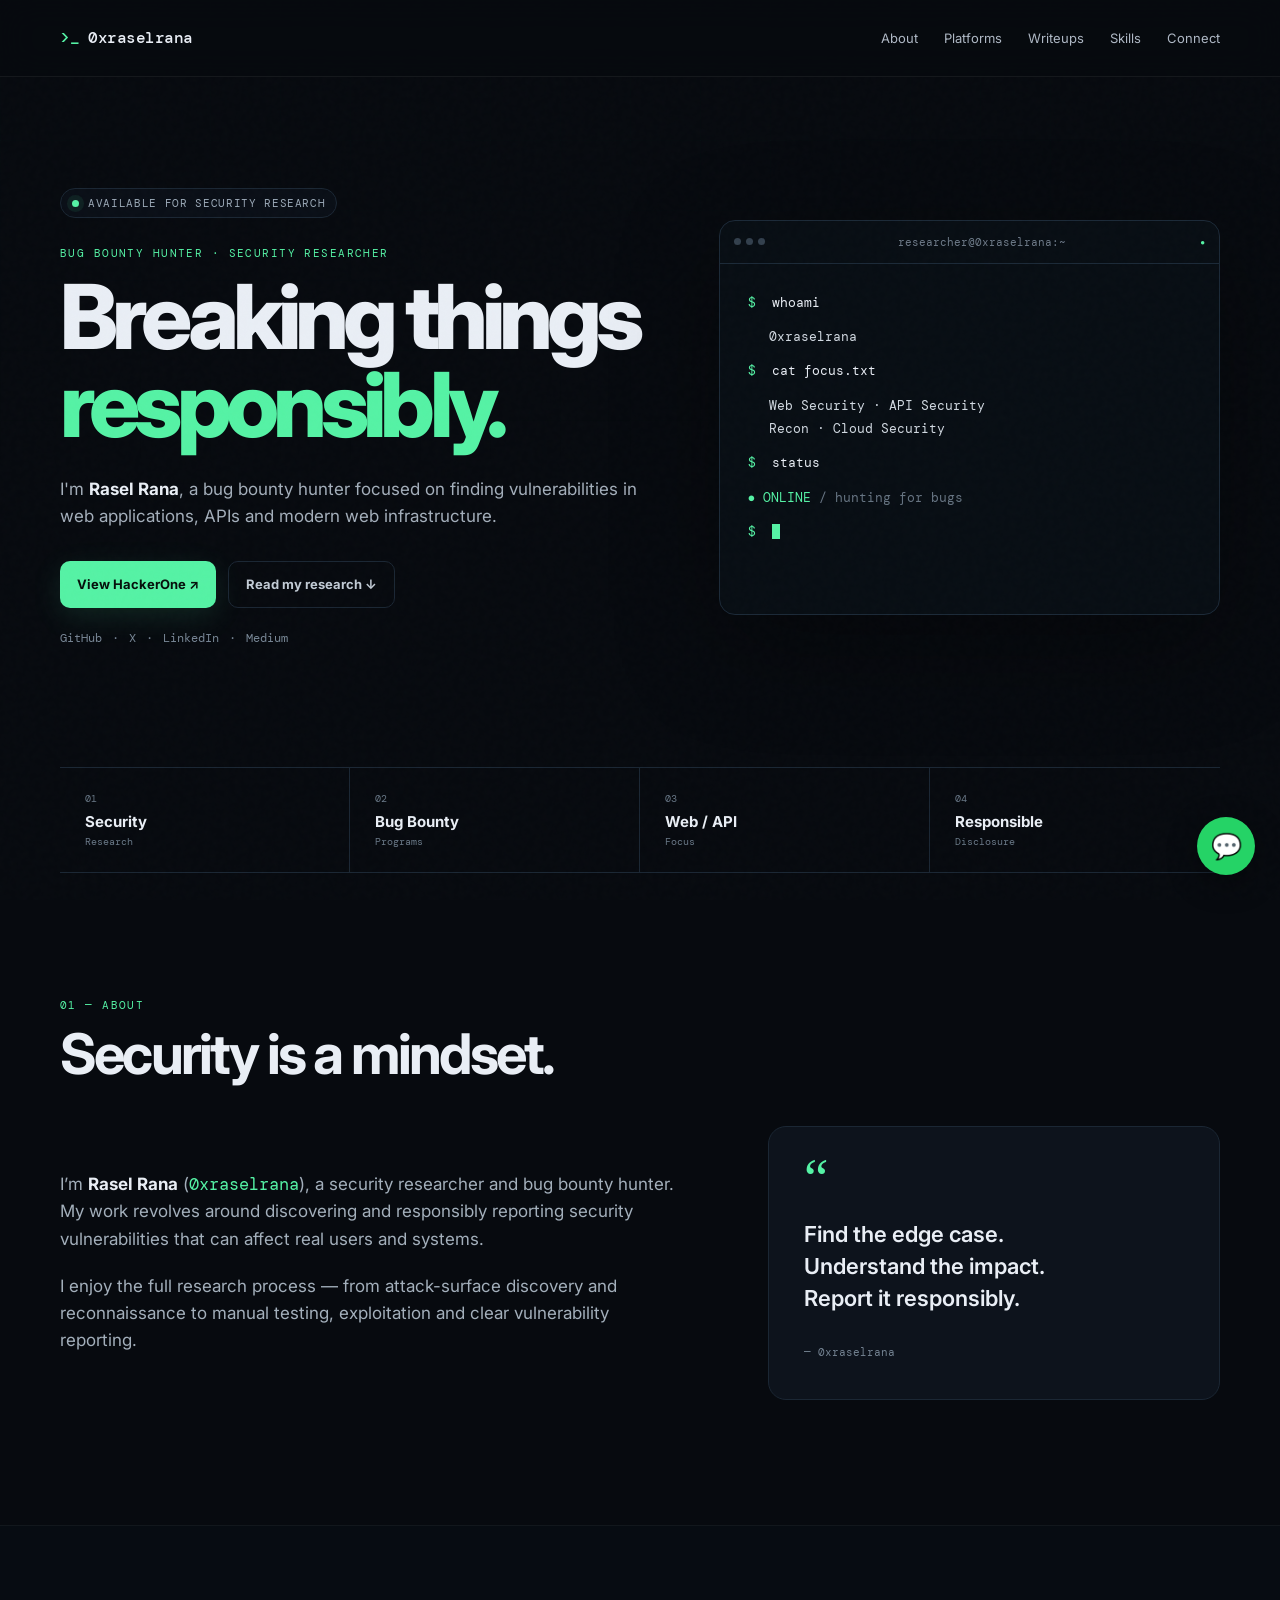
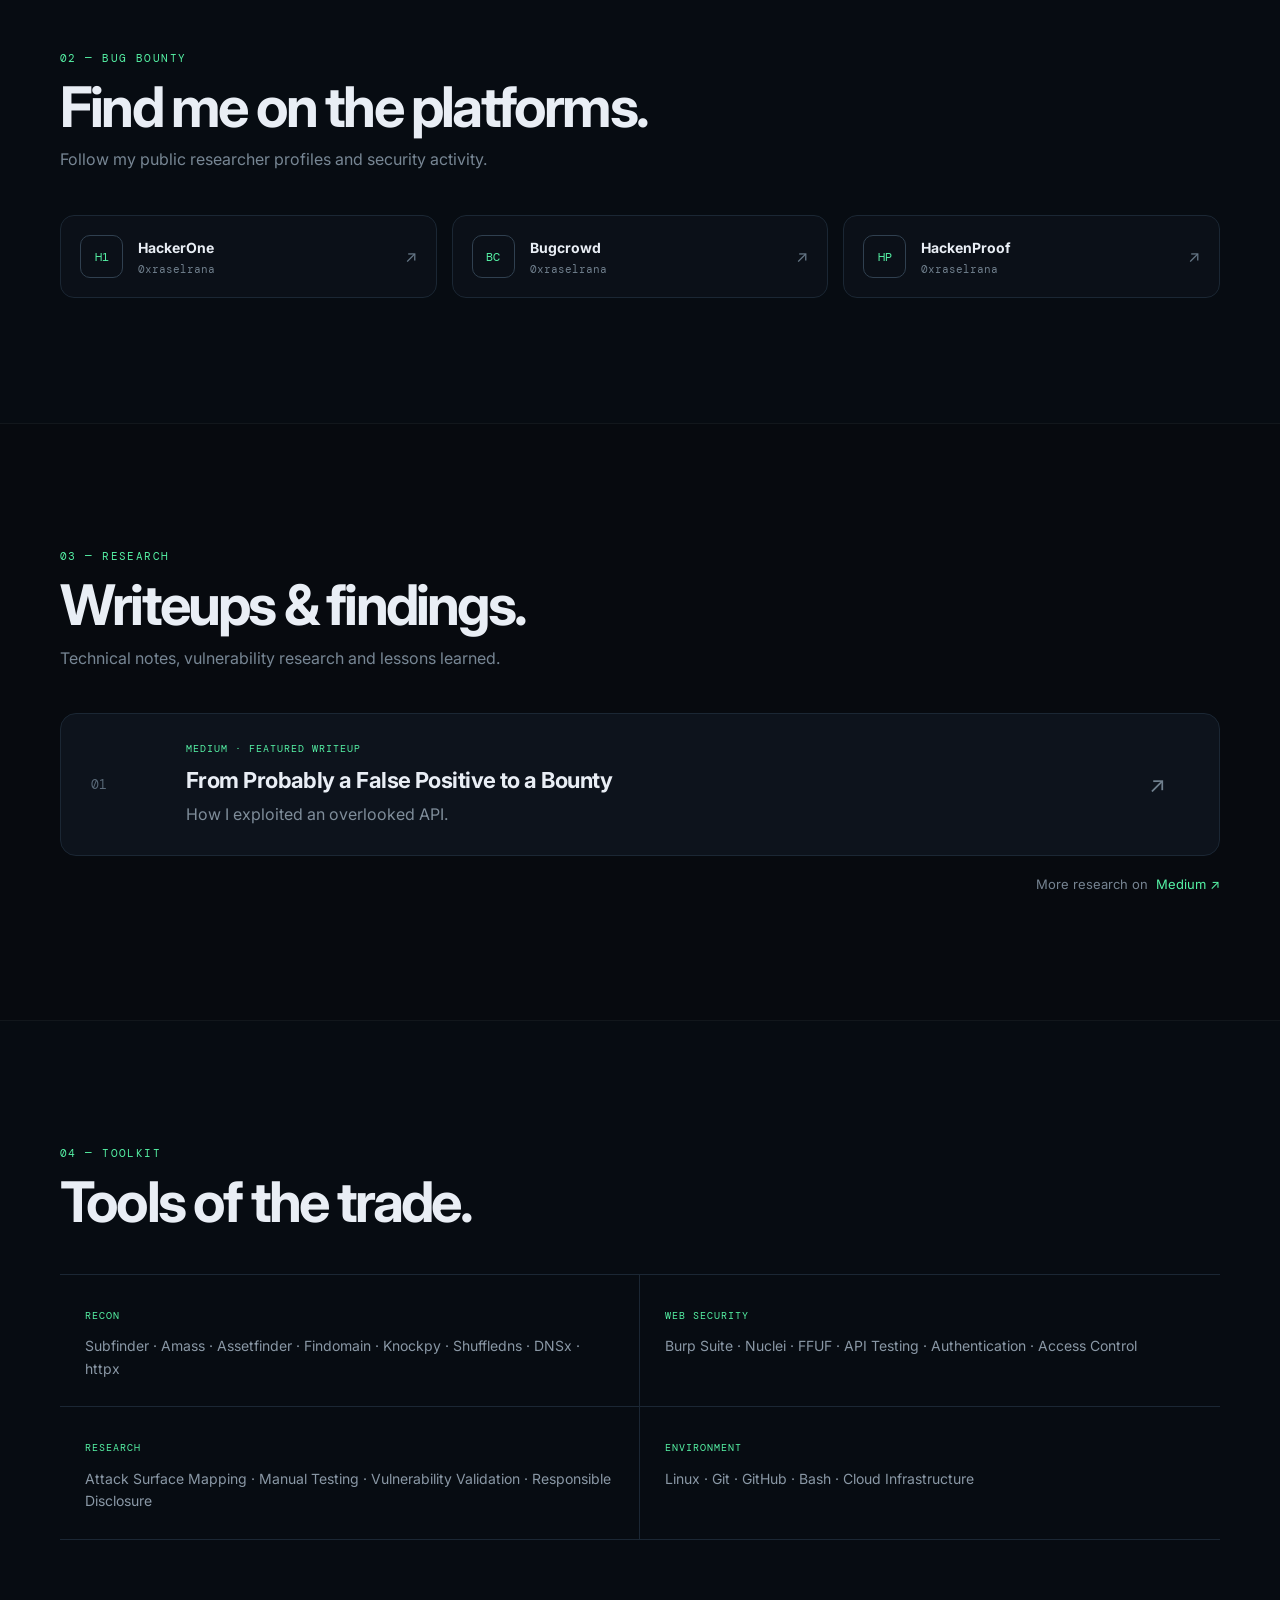
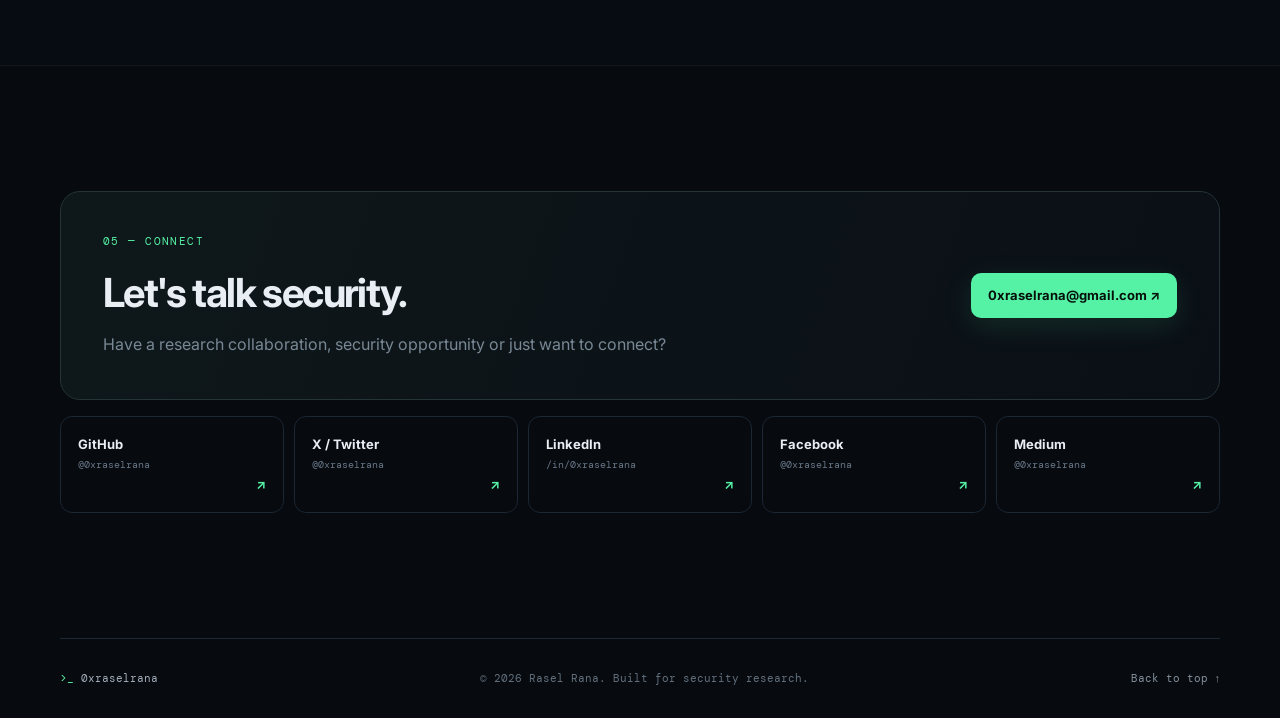
==== commit 72242e4d: "Restore WhatsApp chat link Restored WhatsApp chat link in the header and footer." ====
--- a/index.html
+++ b/index.html
@@ -25,15 +25,6 @@
         <a href="#skills">Skills</a>
         <a href="#connect">Connect</a>
       </div>
-     <a
-  href="https://wa.me/8801953662398"
-  target="_blank"
-  rel="noopener noreferrer"
-  class="whatsapp-float"
-  aria-label="Chat with me on WhatsApp"
->
-  <span>💬</span>
-</a>
     </nav>
   </header>
 
@@ -189,7 +180,15 @@
       </div>
     </section>
   </main>
-
+     <a
+  href="https://wa.me/8801953662398"
+  target="_blank"
+  rel="noopener noreferrer"
+  class="whatsapp-float"
+  aria-label="Chat with me on WhatsApp"
+>
+  <span>💬</span>
+</a>
   <footer class="footer container">
     <div><span class="brand-mark">&gt;_</span> 0xraselrana</div>
     <p>© <span id="year"></span> Rasel Rana. Built for security research.</p>
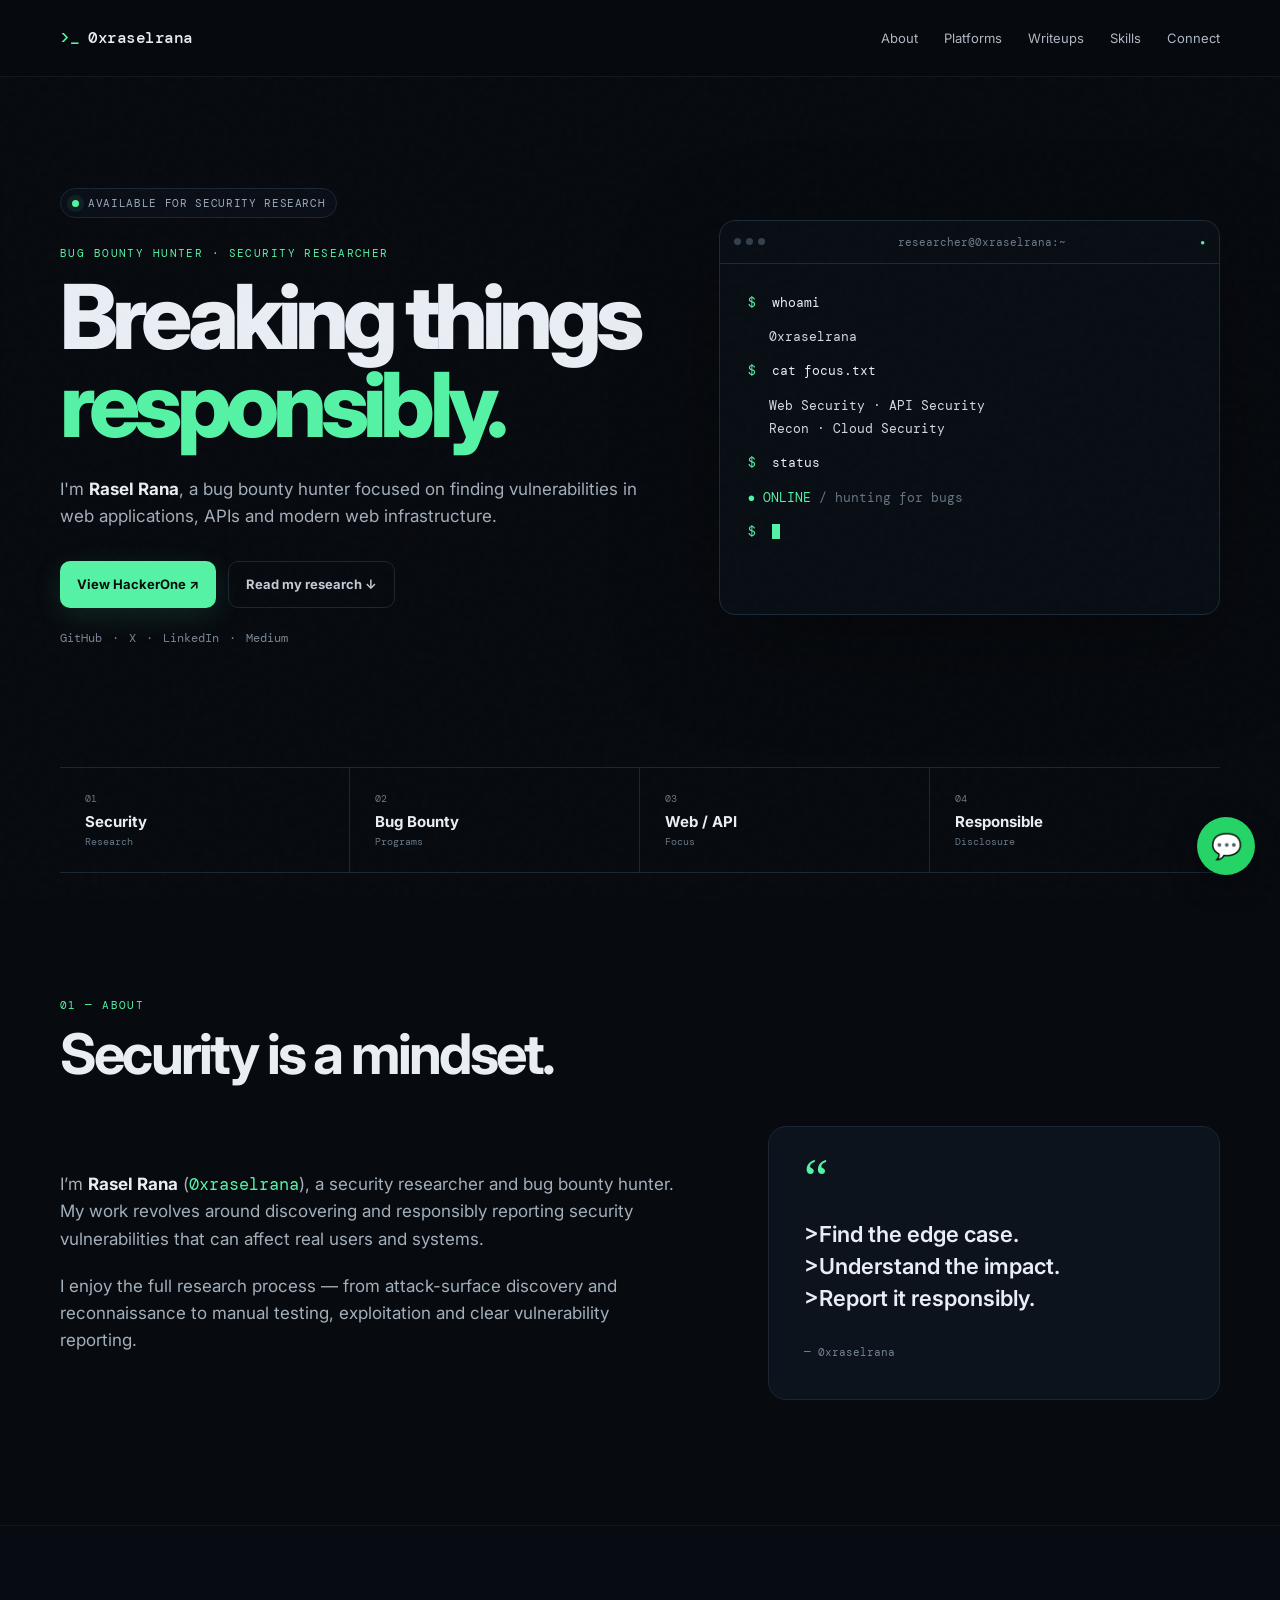
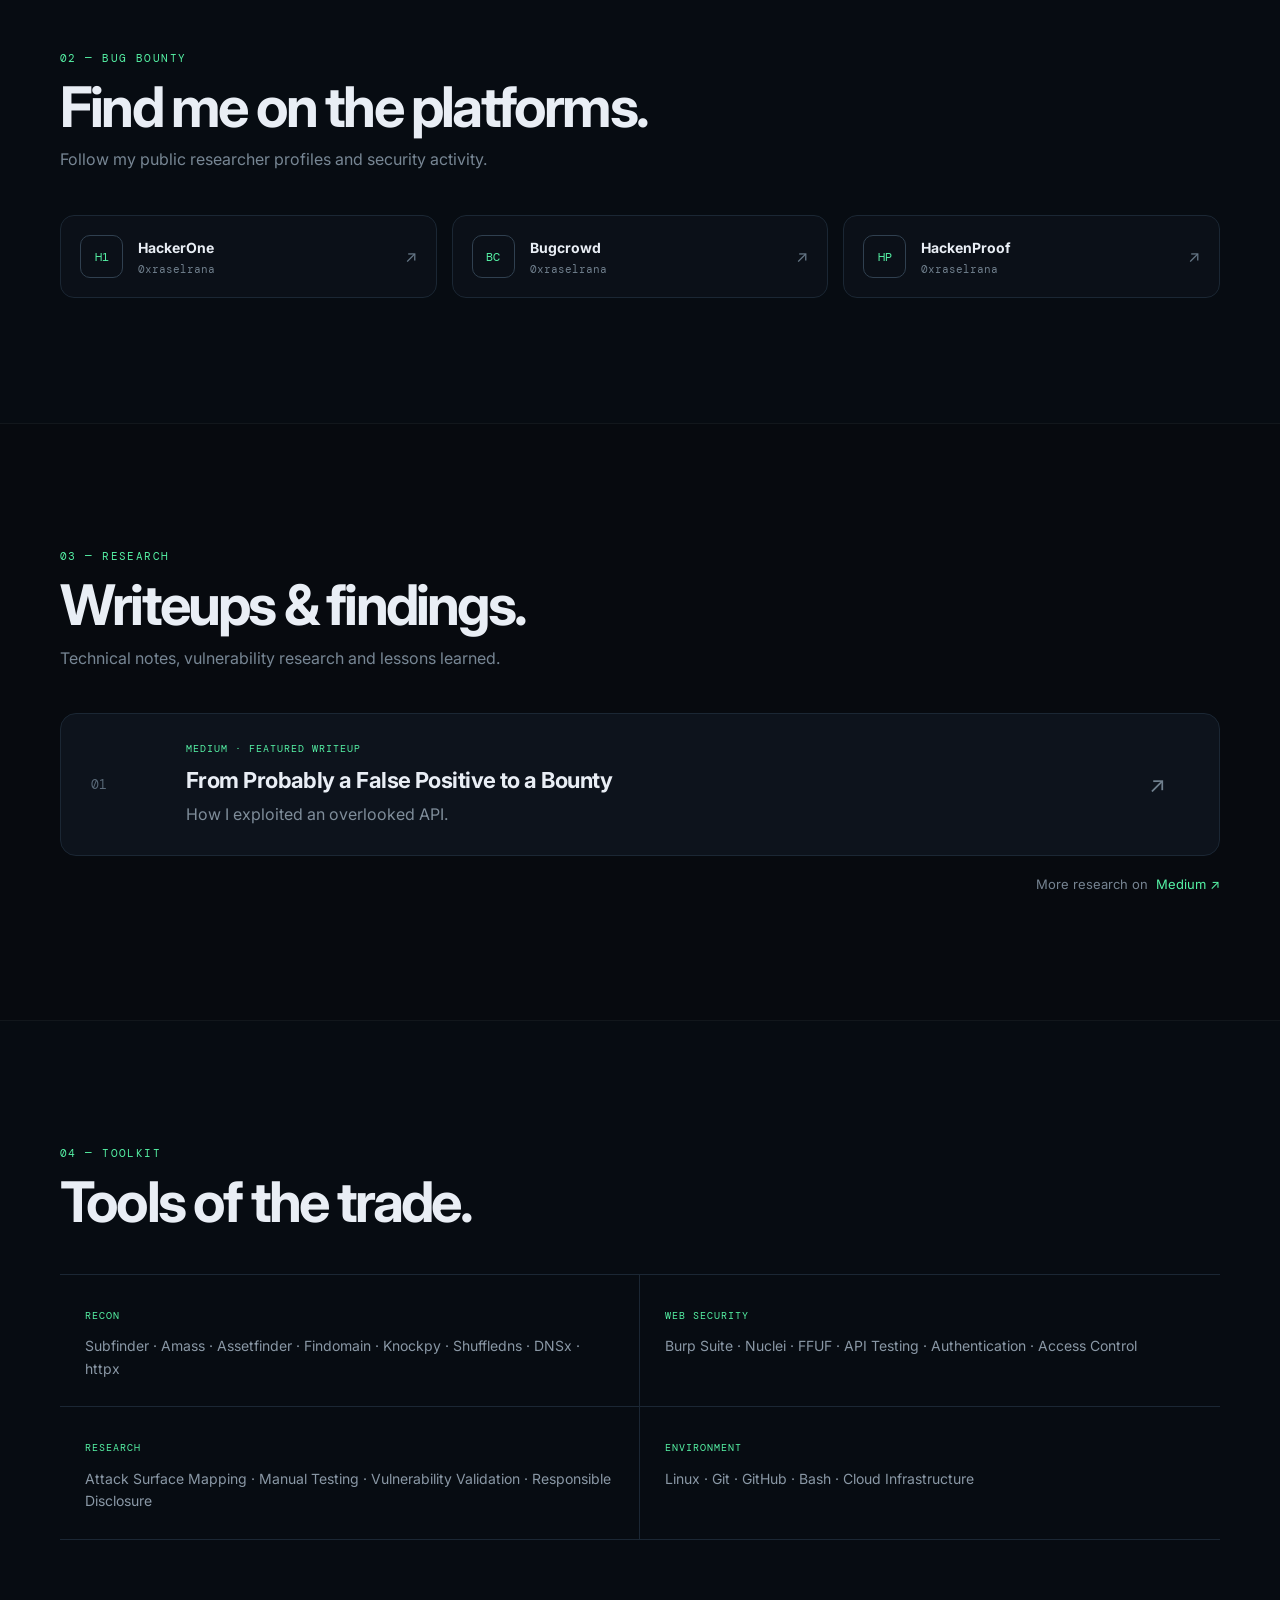
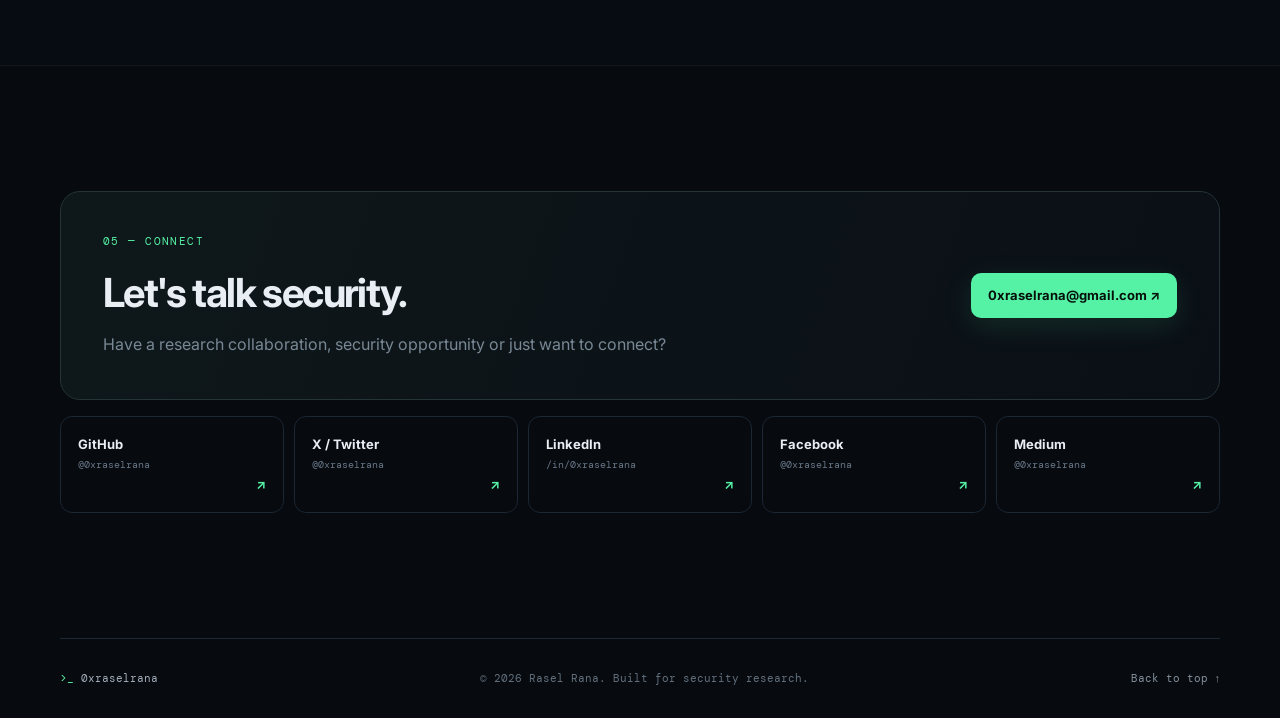
==== commit 4a4f2f36: "Update quote text with additional symbols" ====
--- a/index.html
+++ b/index.html
@@ -98,7 +98,7 @@
         </div>
         <div class="quote-card reveal">
           <span class="quote-mark">“</span>
-          <p>Find the edge case.<br>Understand the impact.<br>Report it responsibly.</p>
+          <p> >Find the edge case.<br> >Understand the impact.<br> >Report it responsibly.</p>
           <span class="quote-author">— 0xraselrana</span>
         </div>
       </div>
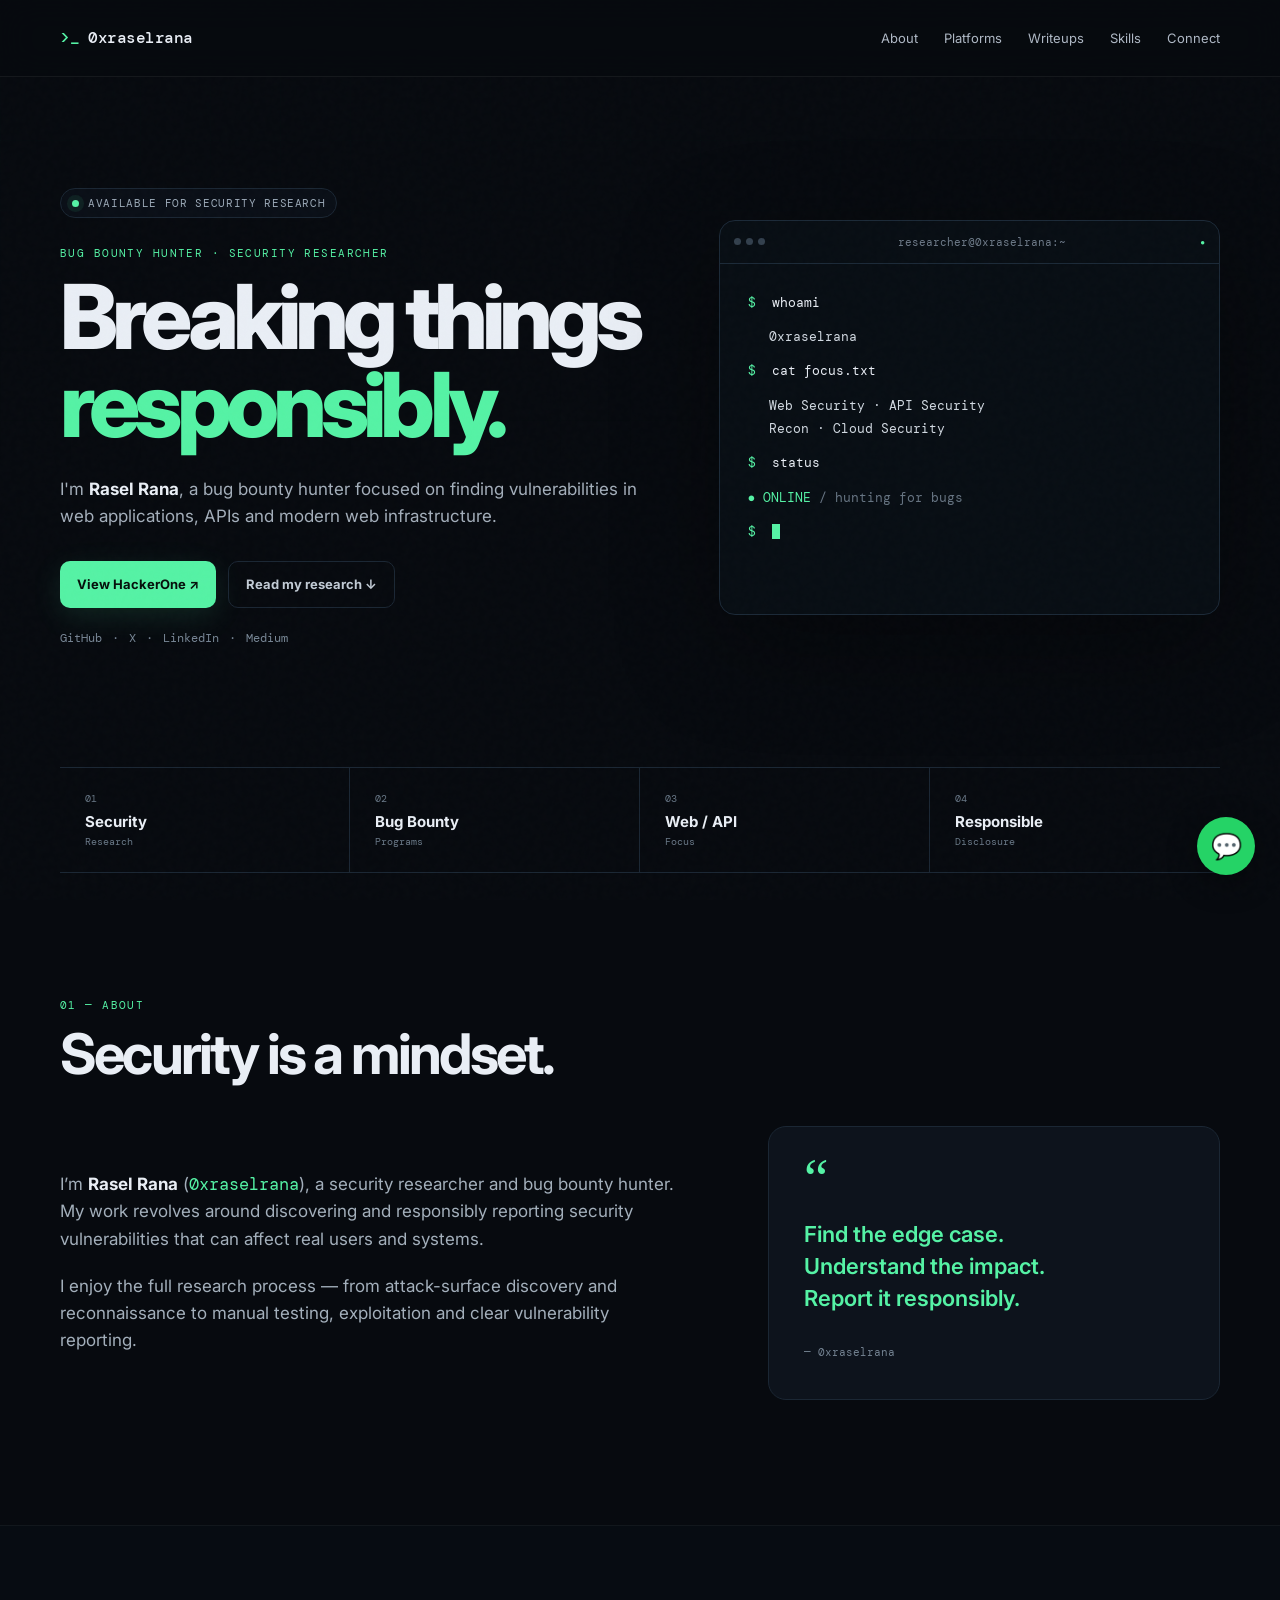
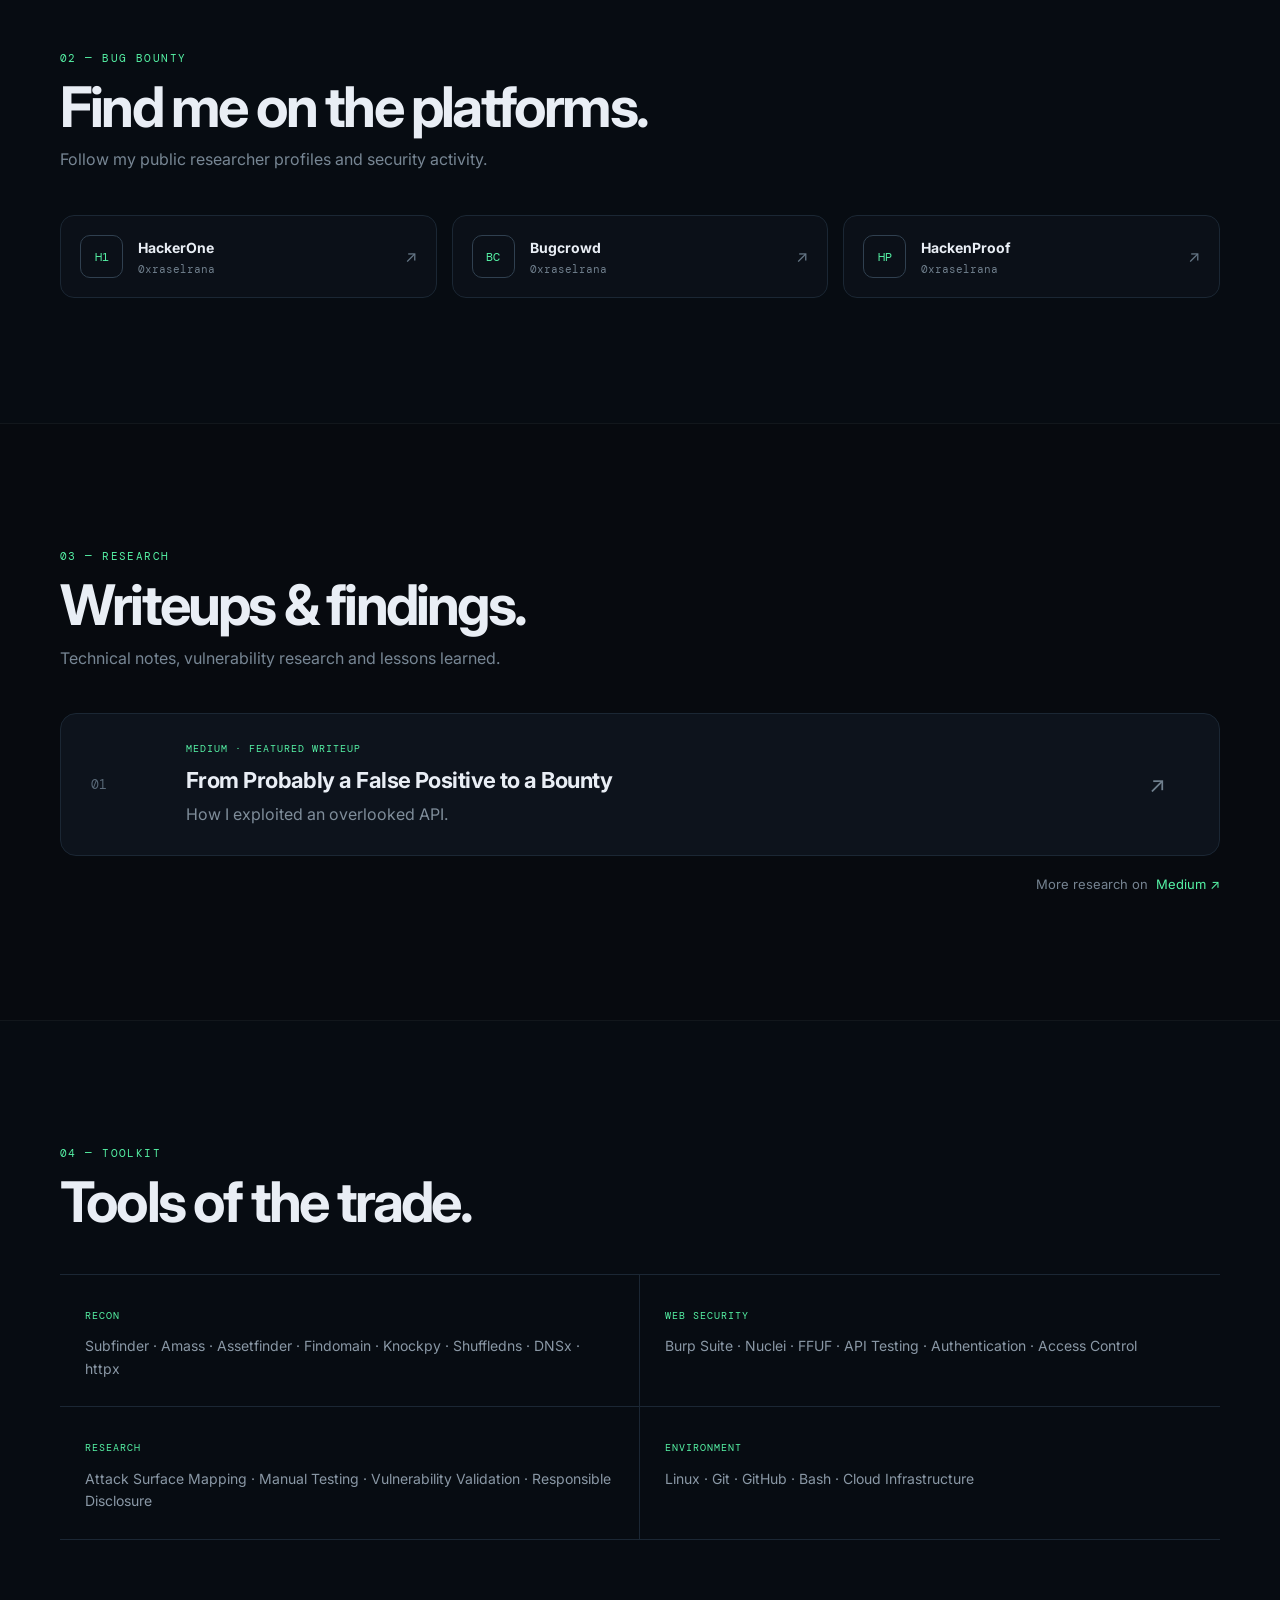
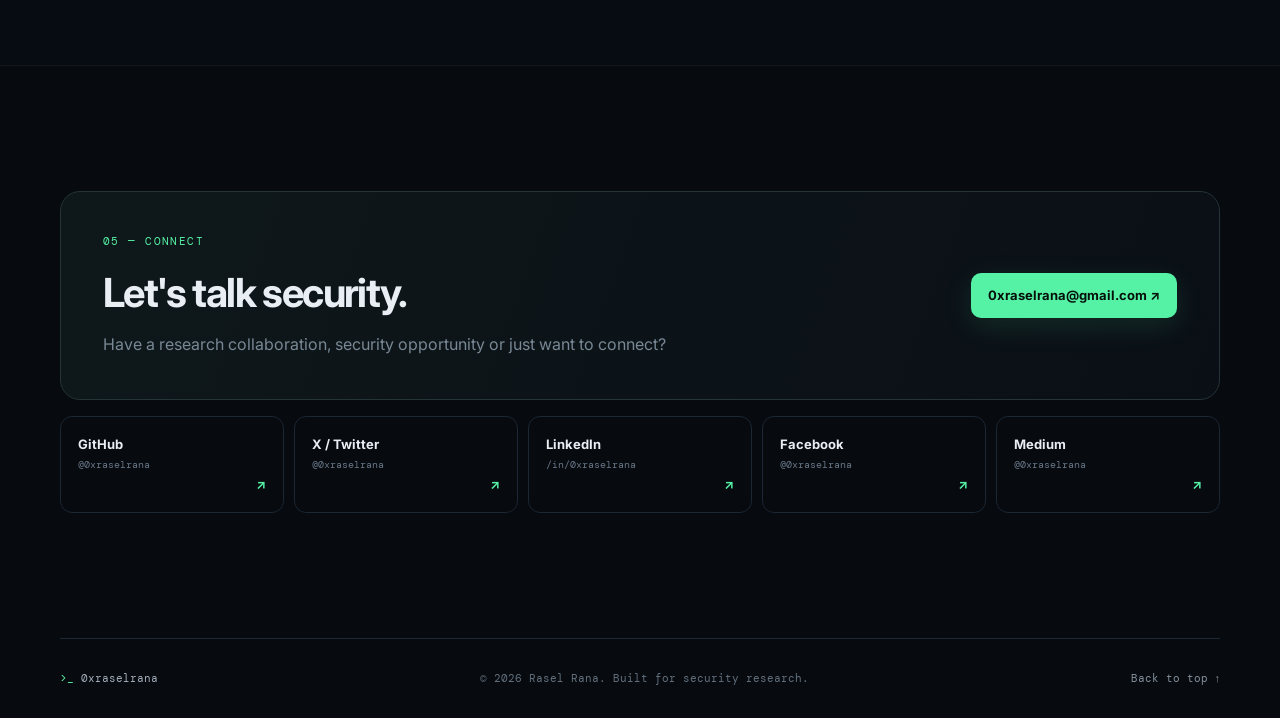
==== commit fc1fd606: "Update quote formatting in index.html" ====
--- a/index.html
+++ b/index.html
@@ -98,7 +98,7 @@
         </div>
         <div class="quote-card reveal">
           <span class="quote-mark">“</span>
-          <p> >Find the edge case.<br> >Understand the impact.<br> >Report it responsibly.</p>
+          <p> <span class="ok"> Find the edge case.</span><br><span class="ok">Understand the impact.</span><br> <span class="ok">Report it responsibly.</span></p>
           <span class="quote-author">— 0xraselrana</span>
         </div>
       </div>
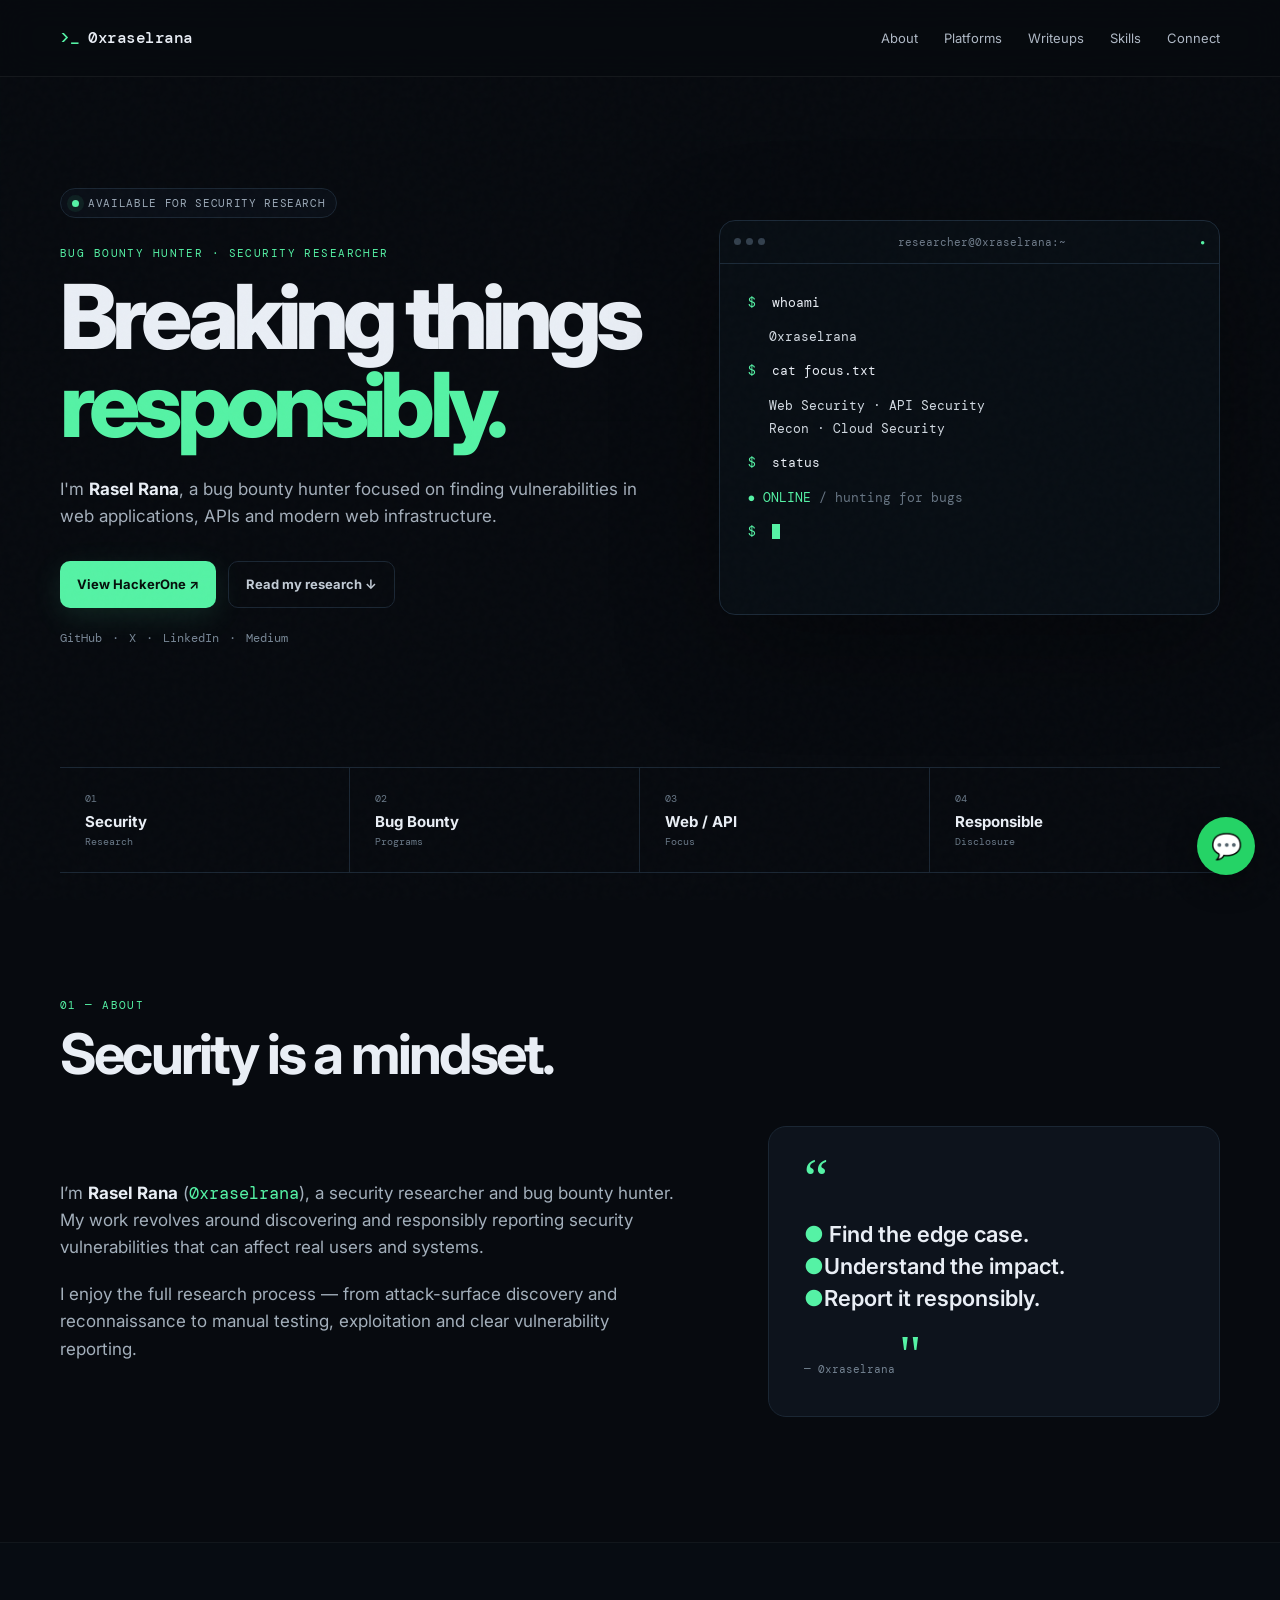
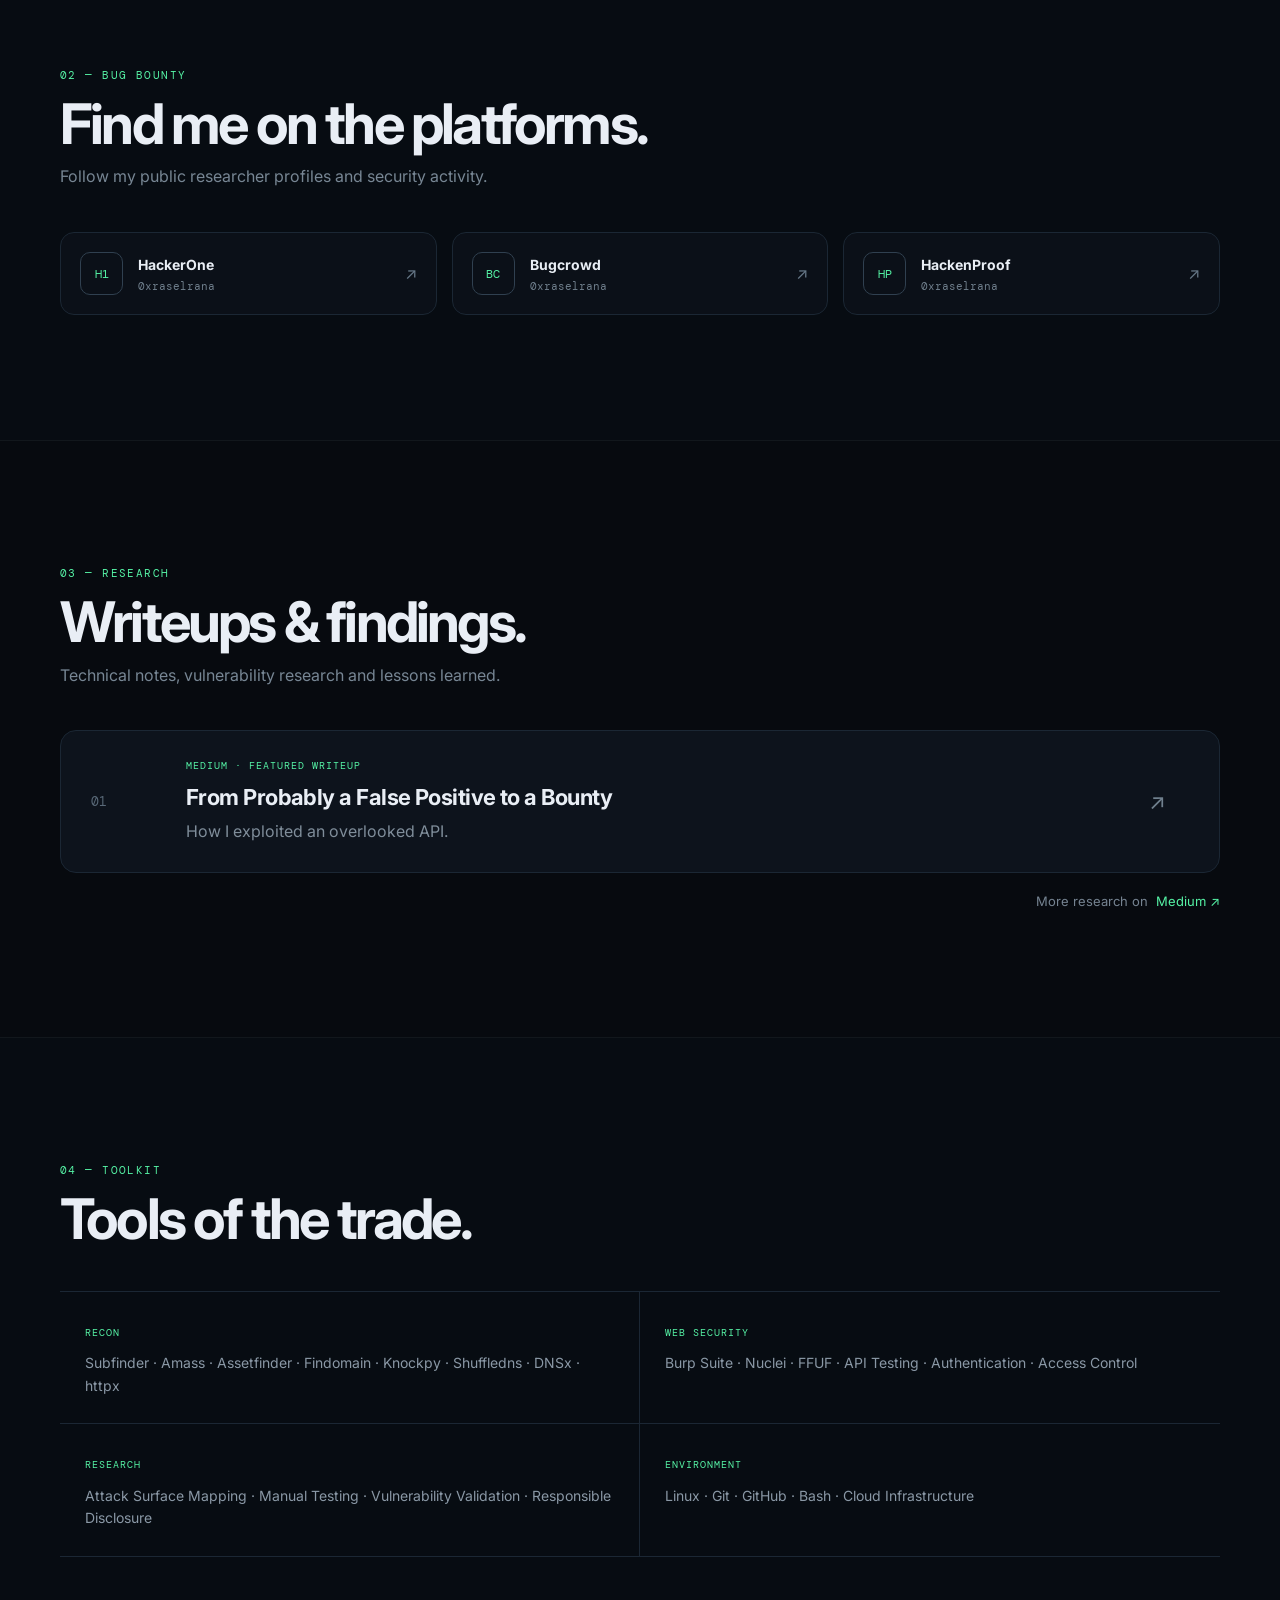
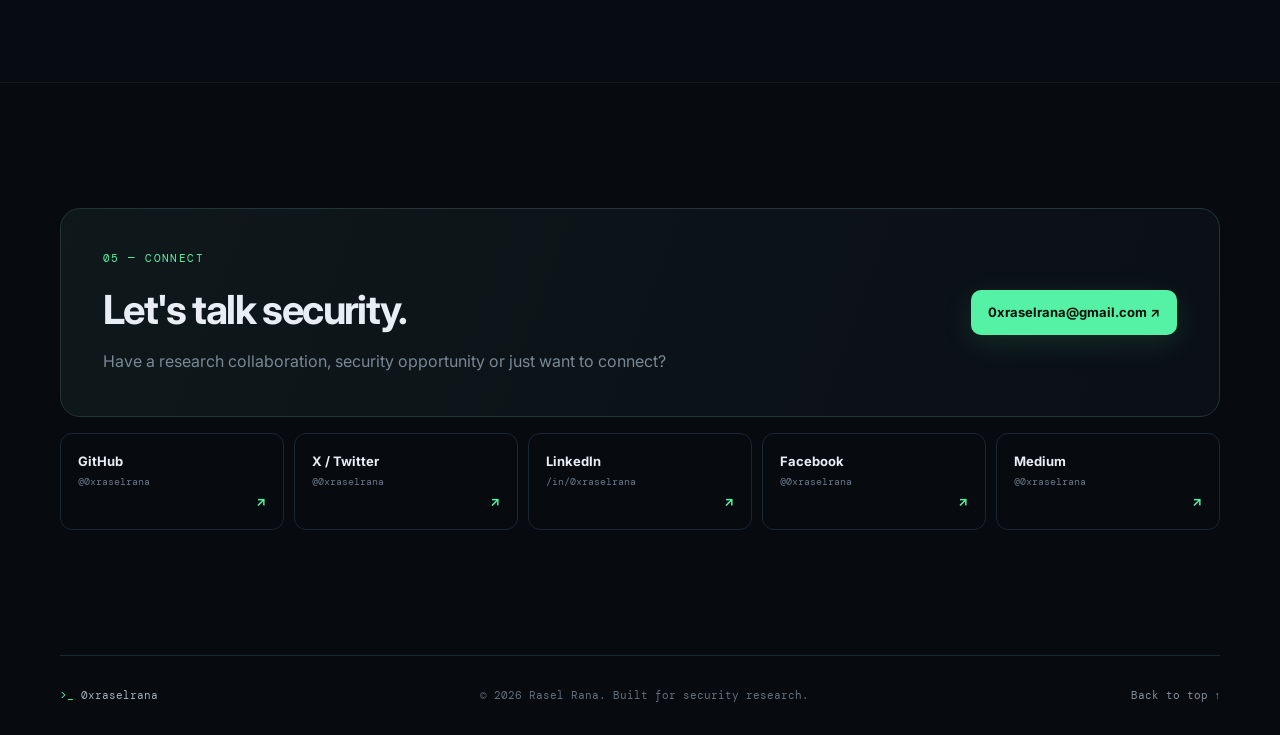
==== commit d4c5441b: "Update index.html" ====
--- a/index.html
+++ b/index.html
@@ -98,8 +98,9 @@
         </div>
         <div class="quote-card reveal">
           <span class="quote-mark">“</span>
-          <p> <span class="ok"> Find the edge case.</span><br><span class="ok">Understand the impact.</span><br> <span class="ok">Report it responsibly.</span></p>
+          <p> <span class="ok">●</span> Find the edge case.<br><span class="ok">●</span>Understand the impact.<br> <span class="ok">●</span>Report it responsibly.</p>
           <span class="quote-author">— 0xraselrana</span>
+          <span class="quote-mark">"</span>
         </div>
       </div>
     </section>
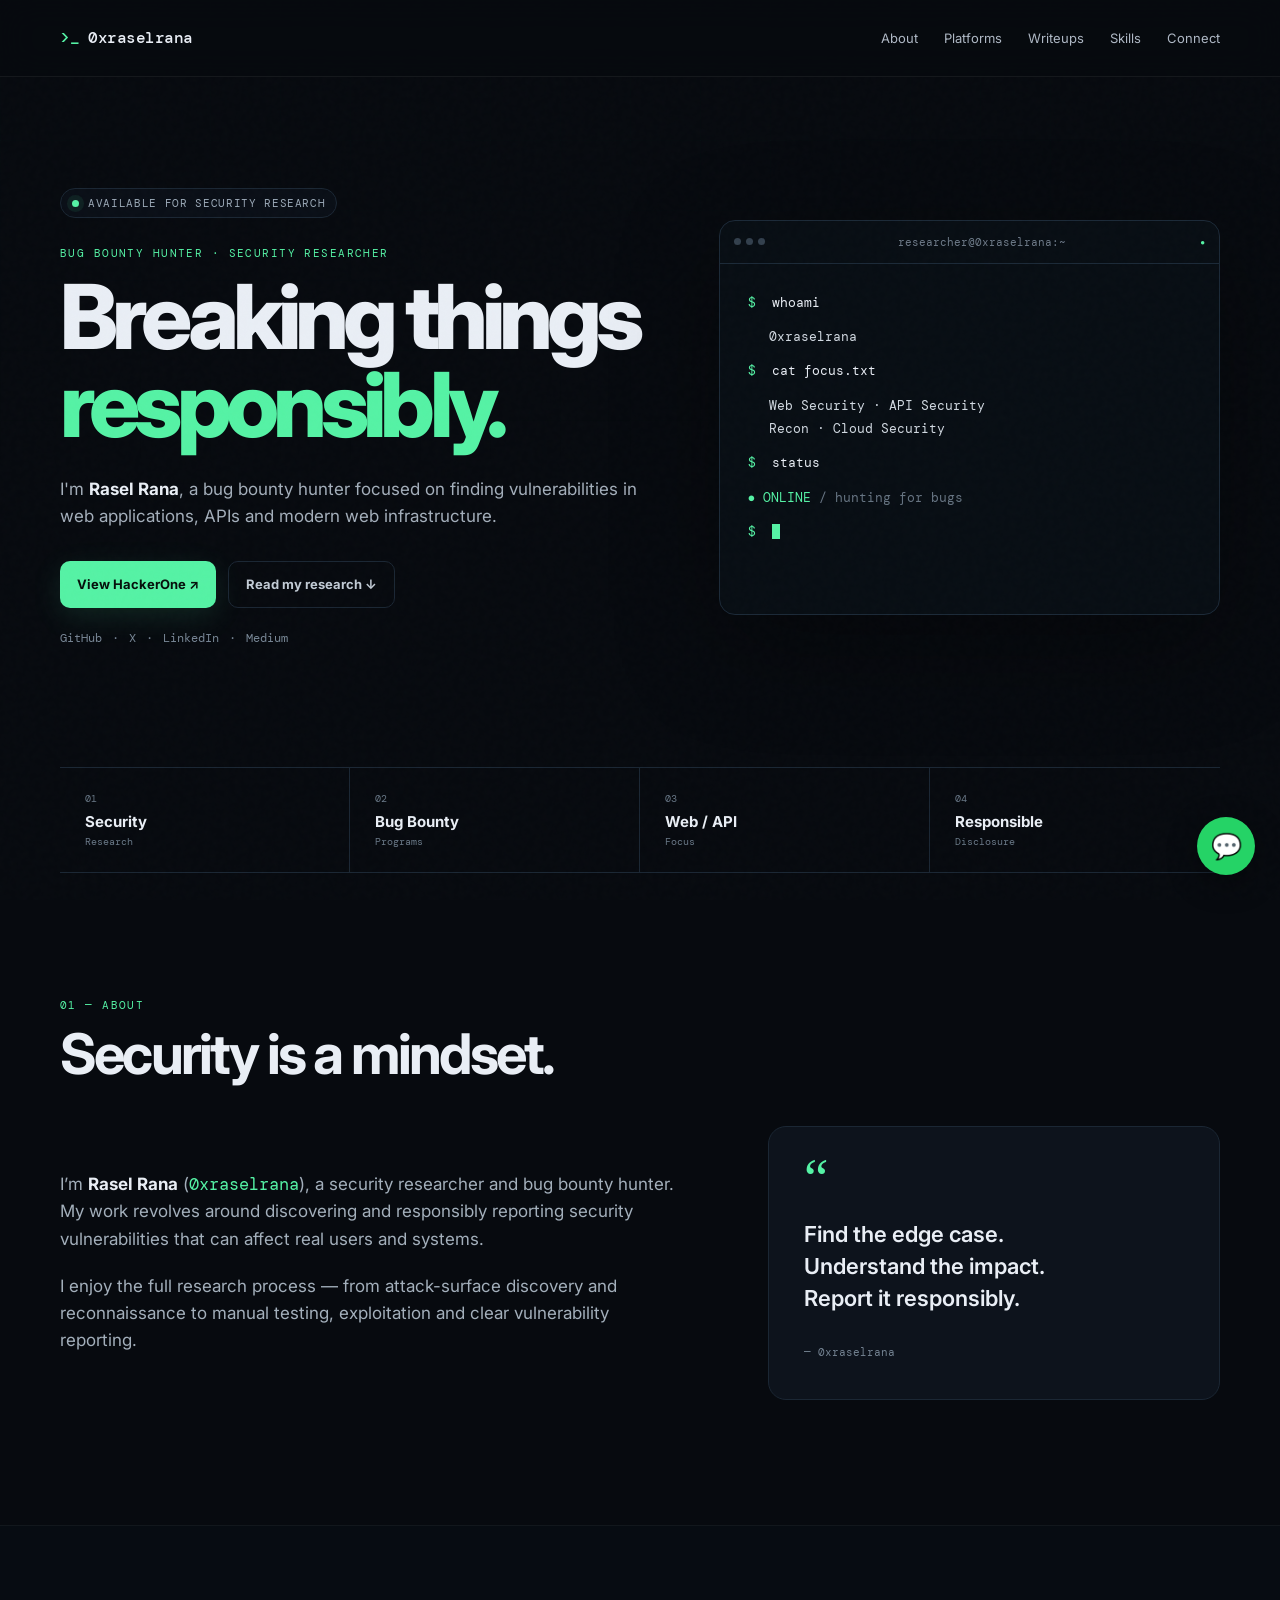
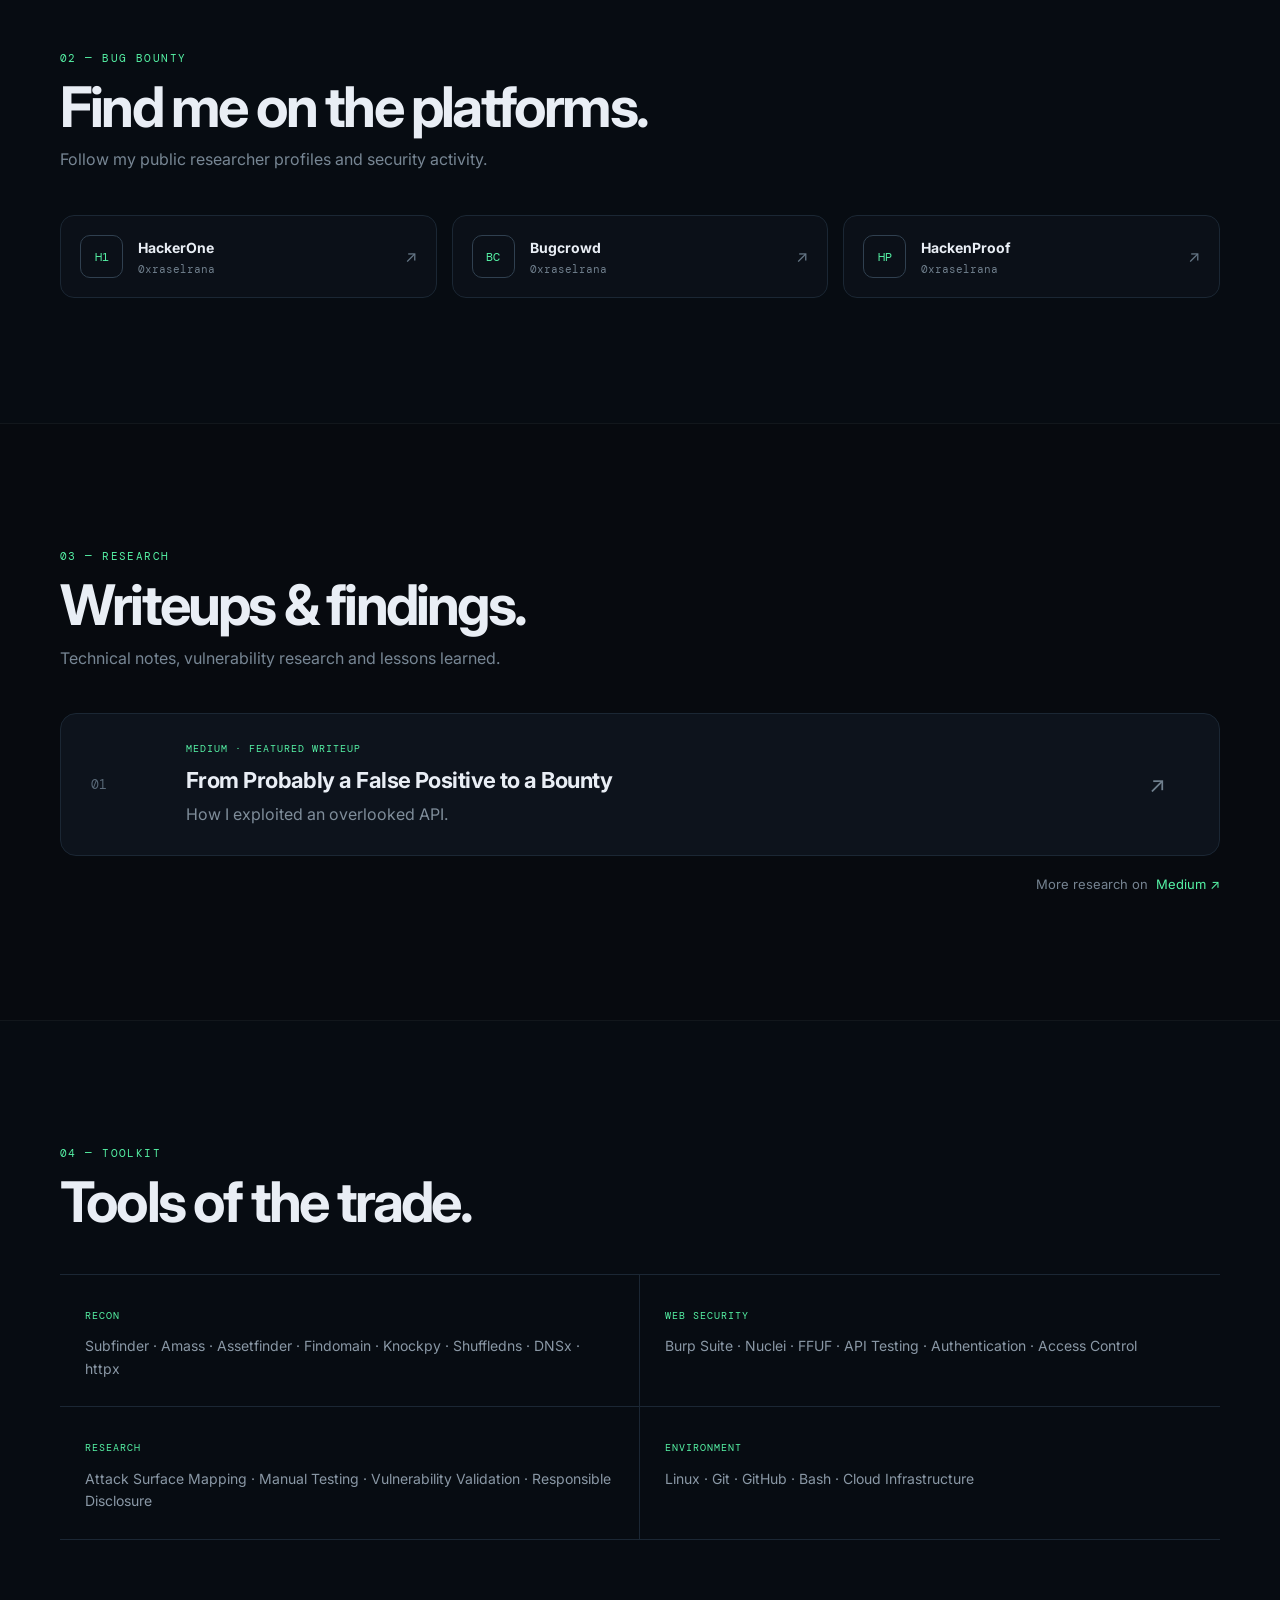
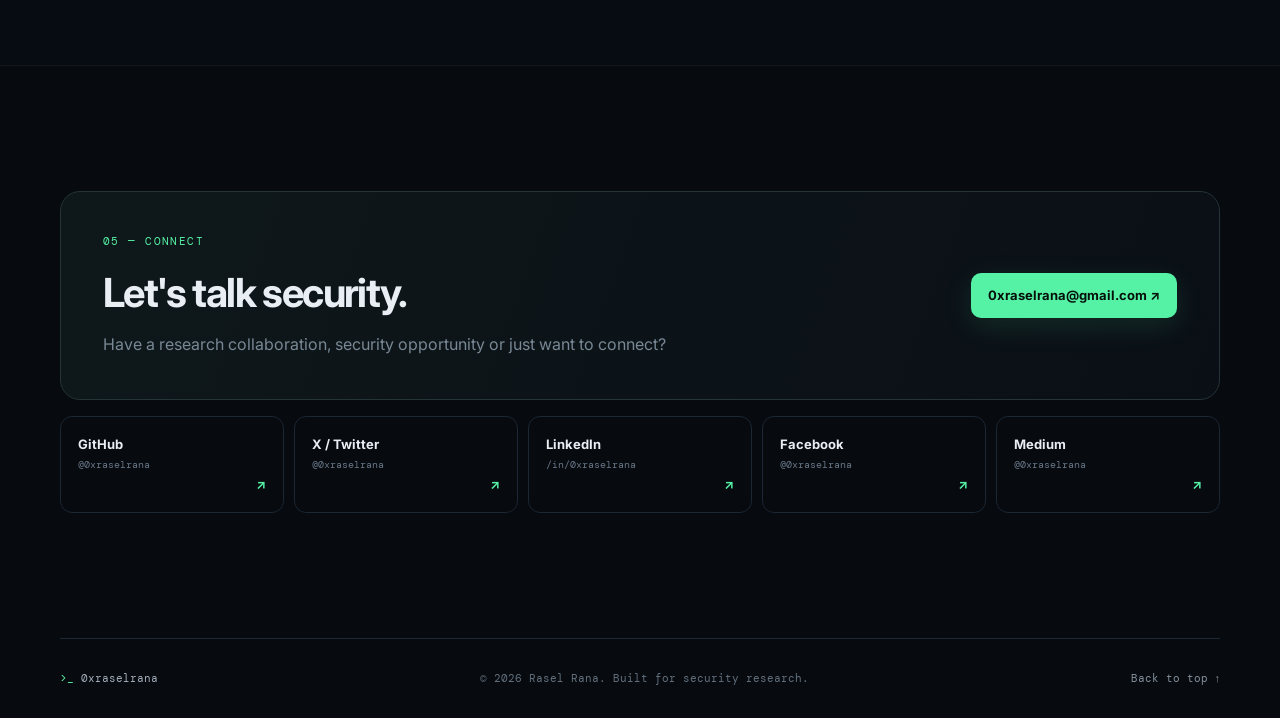
==== commit d242f91a: "Remove span elements from quote paragraph" ====
--- a/index.html
+++ b/index.html
@@ -98,9 +98,8 @@
         </div>
         <div class="quote-card reveal">
           <span class="quote-mark">“</span>
-          <p> <span class="ok">●</span> Find the edge case.<br><span class="ok">●</span>Understand the impact.<br> <span class="ok">●</span>Report it responsibly.</p>
+          <p>Find the edge case.<br>Understand the impact.<br>Report it responsibly.</p>
           <span class="quote-author">— 0xraselrana</span>
-          <span class="quote-mark">"</span>
         </div>
       </div>
     </section>
